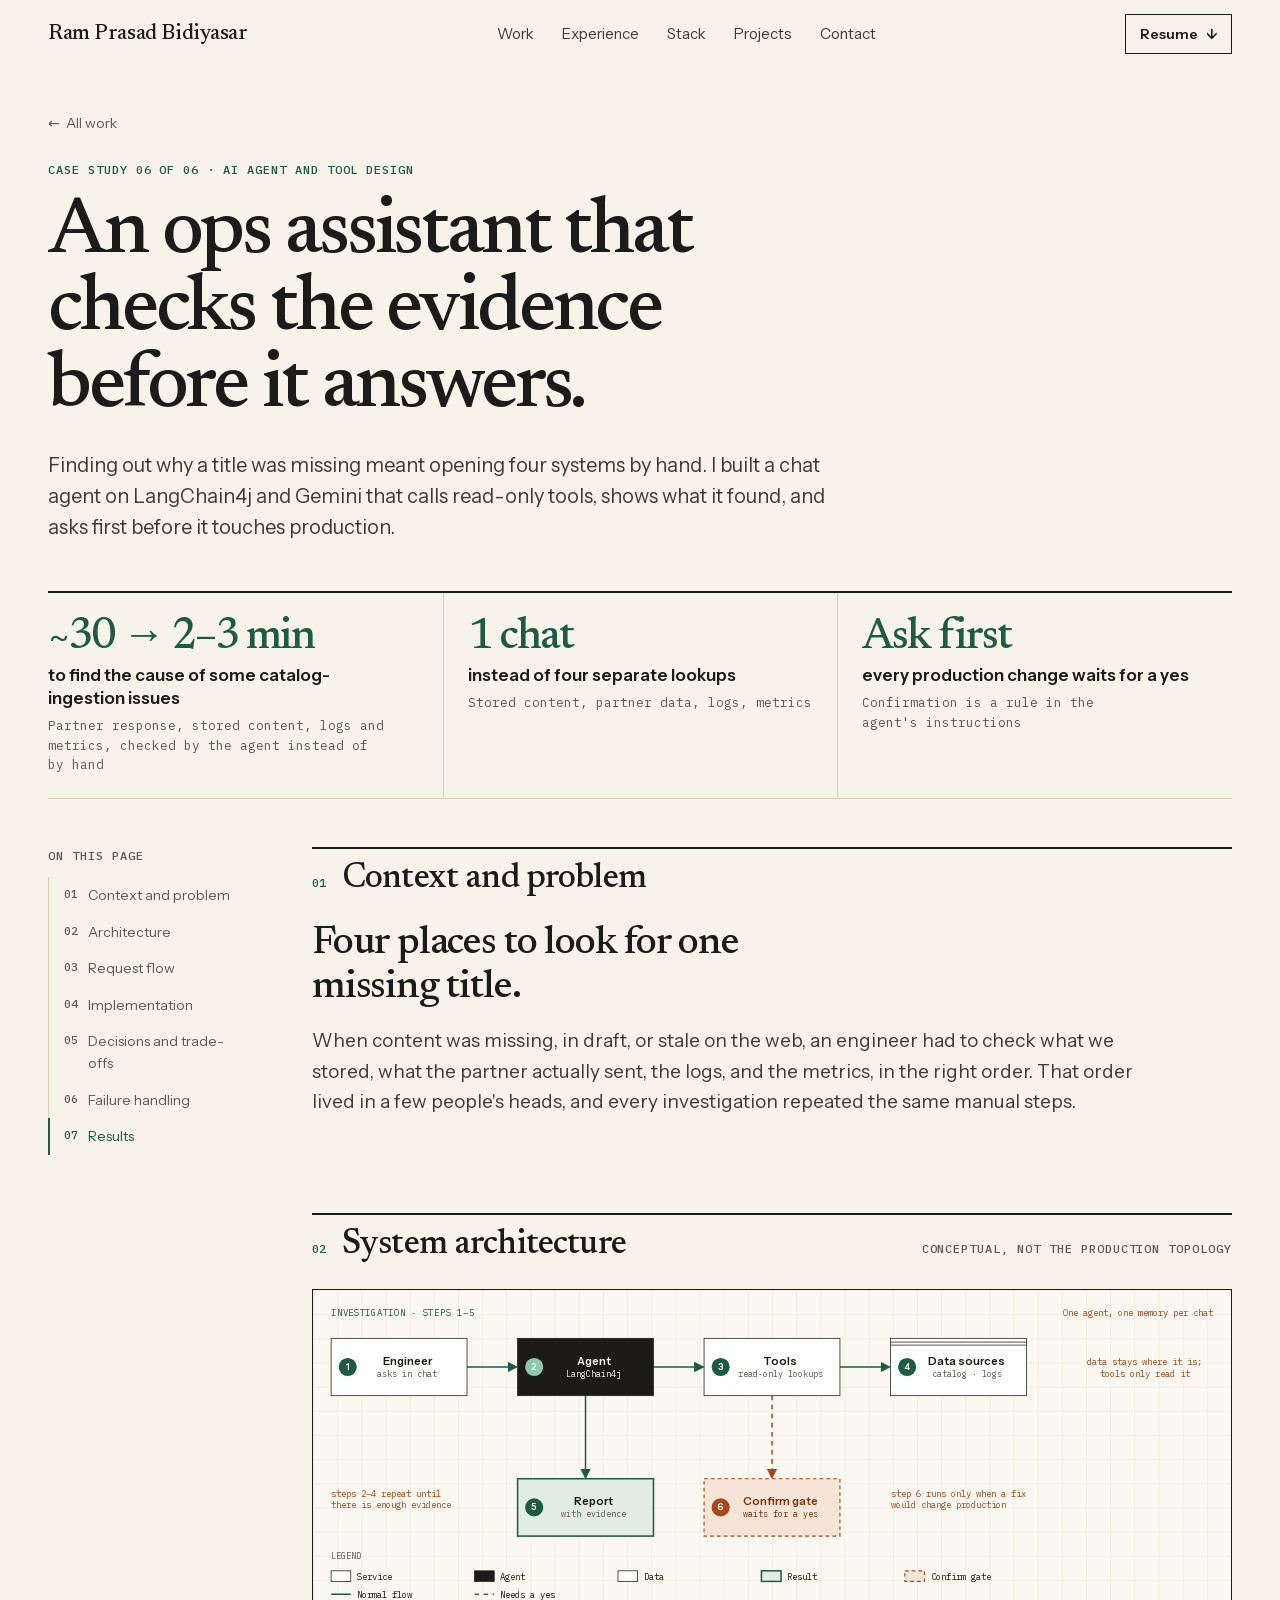
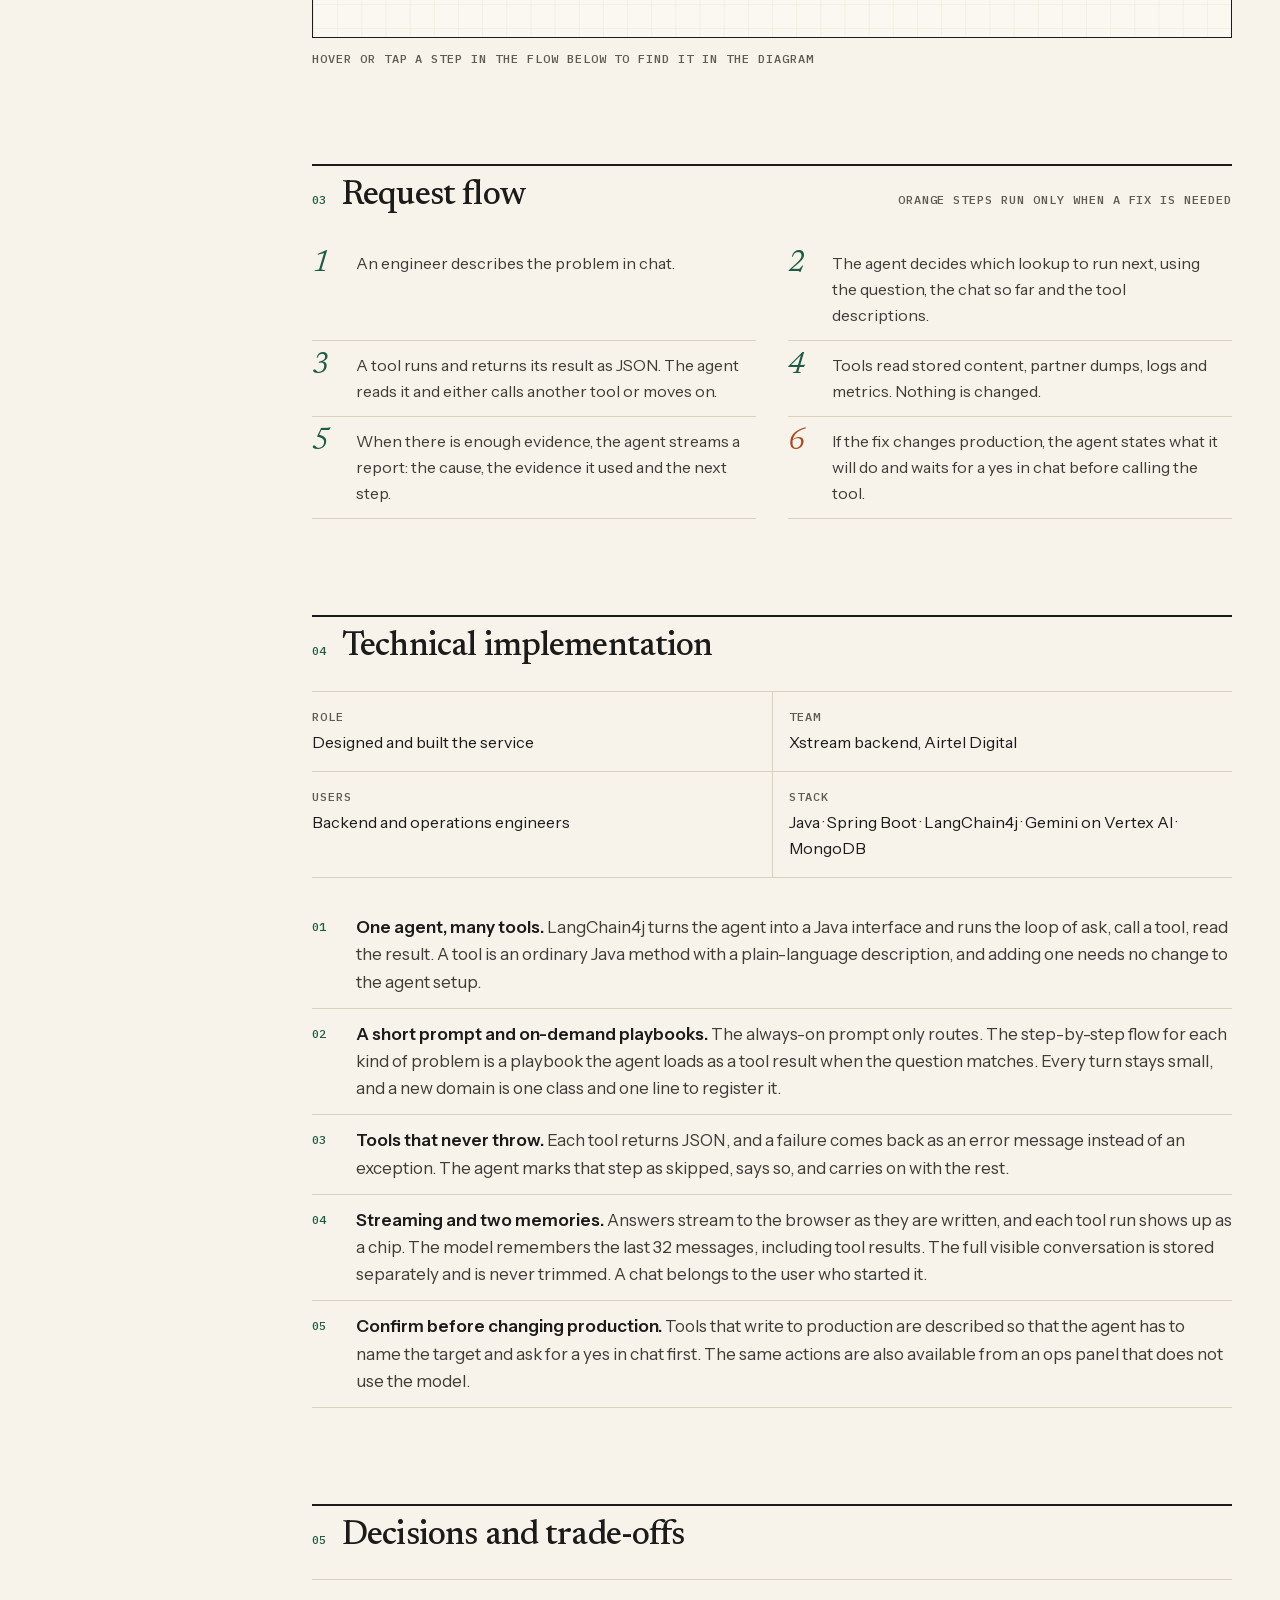
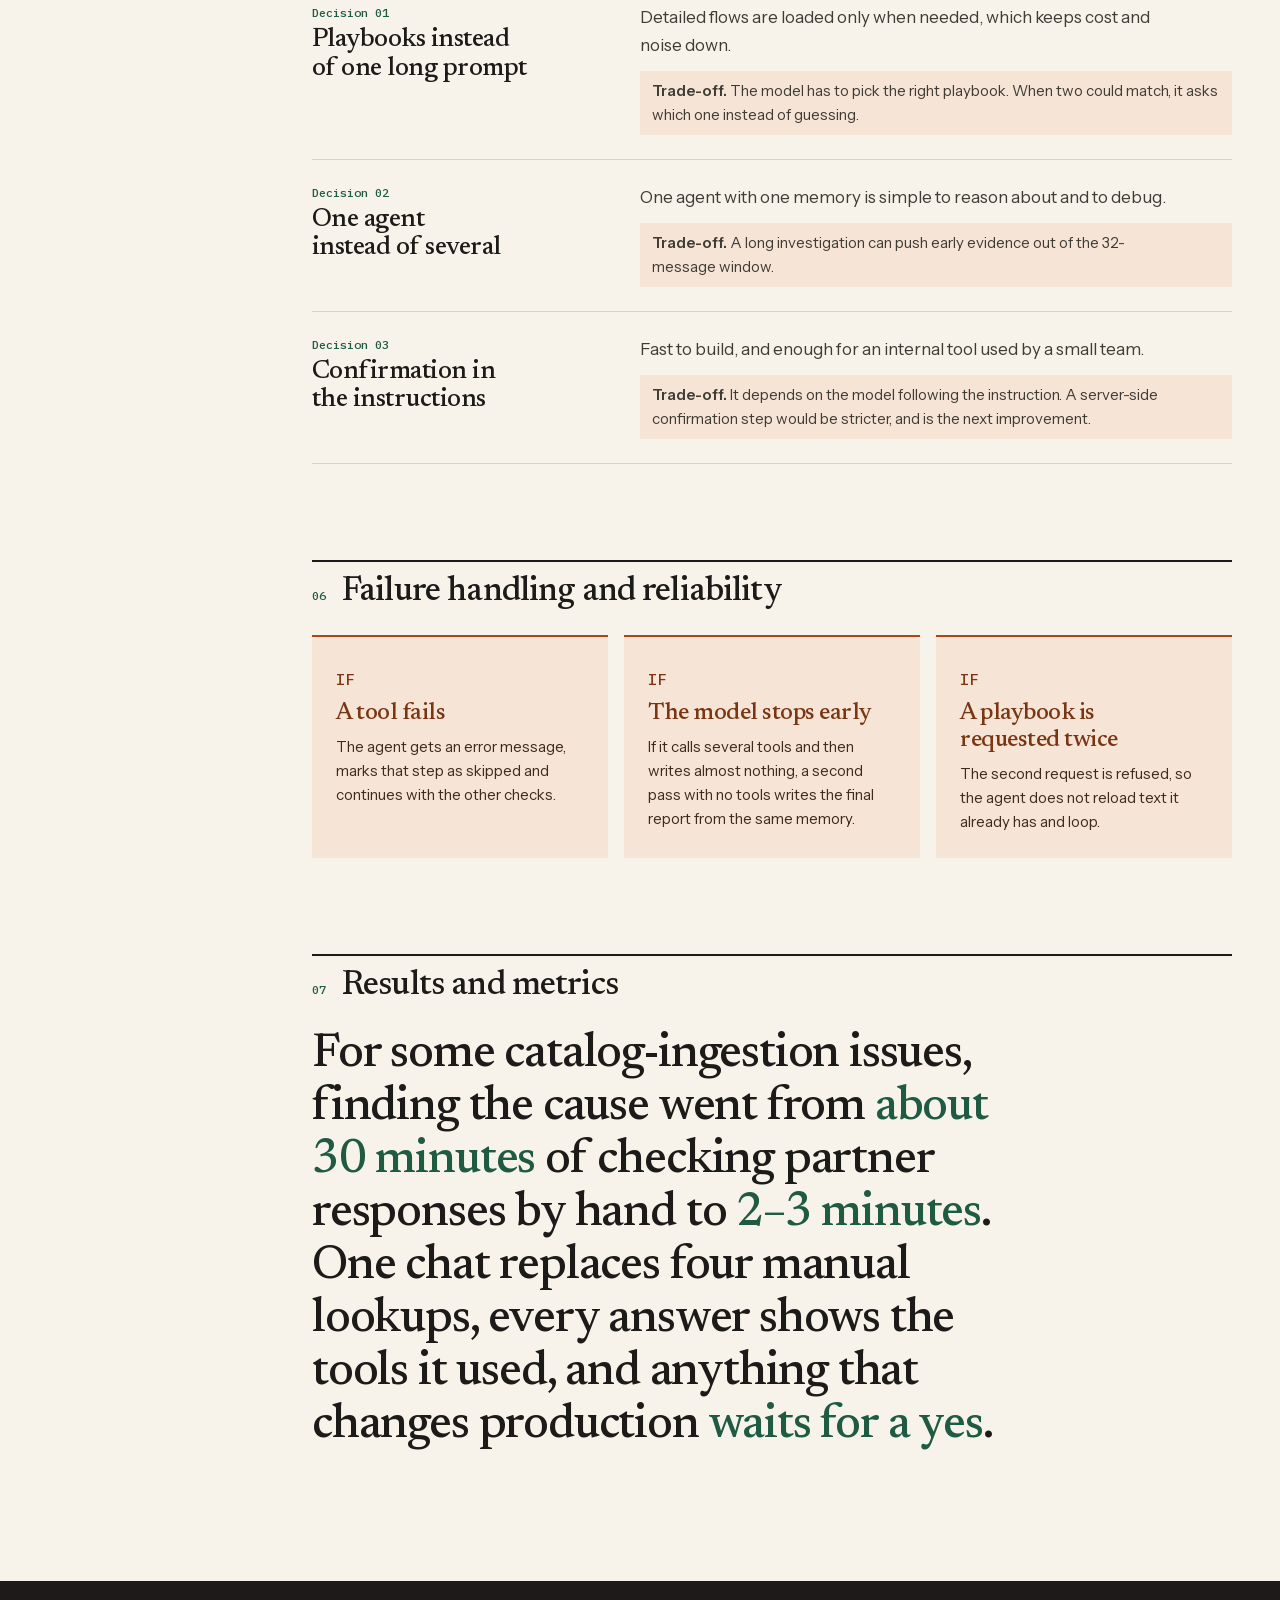
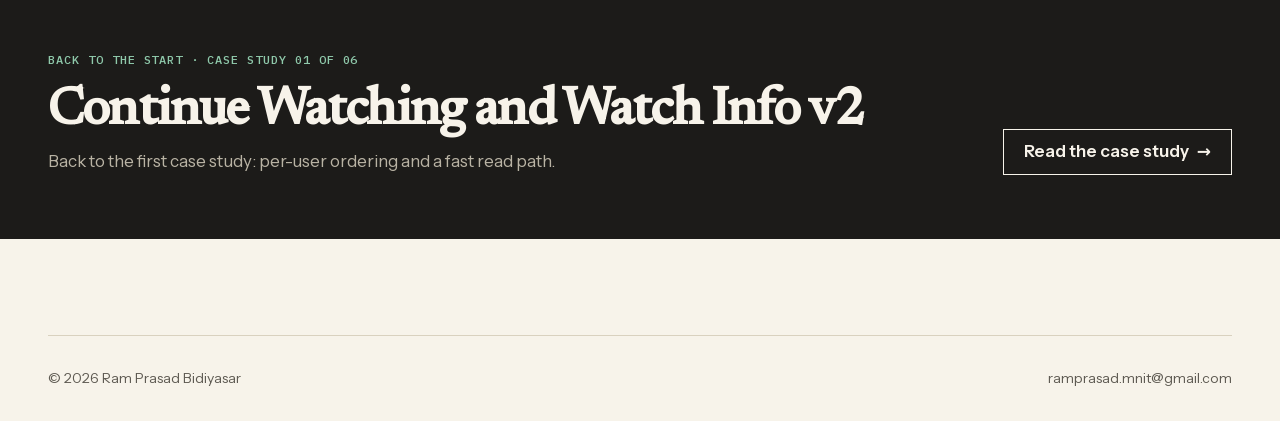
==== case/ai-ops-assistant.html @ f8fc113f "Refine homepage and case studies: hiring snapshot, six systems, AI ops case, contact block, mobile f" ====
<!doctype html>
<html lang="en">
<head>
<meta charset="utf-8">
<meta name="viewport" content="width=device-width, initial-scale=1">
<title>AI Ops Assistant: an Agent That Shows Its Evidence | Case study | Ram Prasad Bidiyasar</title>
<meta name="description" content="Case study: a chat agent built on LangChain4j and Gemini that investigates catalog and playback issues with read-only tools, shows the evidence it used, and asks before any production change.">
<link rel="canonical" href="https://ramprasadbidiyasar.github.io/portfolio/case/ai-ops-assistant.html">
<meta name="theme-color" content="#F7F3EA">
<meta name="author" content="Ram Prasad Bidiyasar">
<meta property="og:type" content="article">
<meta property="og:site_name" content="Ram Prasad Bidiyasar">
<meta property="og:title" content="AI Ops Assistant: an Agent That Shows Its Evidence | Case study">
<meta property="og:description" content="Case study: a chat agent built on LangChain4j and Gemini that investigates catalog and playback issues with read-only tools, shows the evidence it used, and asks before any production change.">
<meta property="og:url" content="https://ramprasadbidiyasar.github.io/portfolio/case/ai-ops-assistant.html">
<meta property="og:image" content="https://ramprasadbidiyasar.github.io/portfolio/assets/og-image.png">
<meta name="twitter:card" content="summary_large_image">
<link rel="icon" href="../assets/favicon.svg" type="image/svg+xml">
<link rel="preload" href="../assets/fonts/instrument-sans-var.woff2" as="font" type="font/woff2" crossorigin>
<link rel="stylesheet" href="../styles.css">
<script>document.documentElement.className += ' js';</script>
<script src="../script.js" defer></script>
</head>
<body>
<a class="skip-link" href="#main">Skip to content</a>
<header class="site-nav">
  <div class="wrap nav">
    <a class="brand" href="../index.html" aria-label="Ram Prasad Bidiyasar, home"><span class="brand-mark" aria-hidden="true">RB</span><span class="brand-name-full">Ram Prasad Bidiyasar</span></a>
    <nav class="nav-links" aria-label="Main"><a href="../index.html#work">Work</a><a href="../index.html#experience">Experience</a><a href="../index.html#expertise">Stack</a><a href="../index.html#projects">Projects</a><a href="../index.html#contact">Contact</a></nav>
    <div class="nav-cta">
      <a class="btn btn--ghost btn--sm" href="../assets/Ram-Prasad-Bidiyasar-Resume.pdf" download>Resume <span aria-hidden="true">↓</span></a>
      <details class="menu">
        <summary aria-label="Menu"><svg viewBox="0 0 24 24" width="22" height="22" aria-hidden="true"><path d="M4 8h16M4 16h16" stroke="currentColor" stroke-width="1.8" stroke-linecap="round" fill="none"/></svg></summary>
        <nav class="menu-list" aria-label="Main, compact"><a href="../index.html#work">Work</a><a href="../index.html#experience">Experience</a><a href="../index.html#expertise">Stack</a><a href="../index.html#projects">Projects</a><a href="../index.html#contact">Contact</a><a href="../assets/Ram-Prasad-Bidiyasar-Resume.pdf" download>Resume <span aria-hidden="true">↓</span></a></nav>
      </details>
    </div>
  </div>
</header>
<main id="main">
<section class="wrap cs-hero" aria-labelledby="case-title">
  <a class="crumb" href="../index.html#work"><span aria-hidden="true">←</span> All work</a>
  <p class="label label--accent" style="margin-top: 16px">Case study 06 of 06 · AI agent and tool design</p>
  <h1 id="case-title">An ops assistant that checks the evidence before it answers.</h1>
  <p class="lede">Finding out why a title was missing meant opening four systems by hand. I built a chat agent on LangChain4j and Gemini that calls read-only tools, shows what it found, and asks first before it touches production.</p>
  <div class="cs-results"><div><p class="metric-num">~30 → 2–3 min</p><p class="metric-label">to find the cause of some catalog-ingestion issues</p><p class="metric-scope">Partner response, stored content, logs and metrics, checked by the agent instead of by hand</p></div><div><p class="metric-num">1 chat</p><p class="metric-label">instead of four separate lookups</p><p class="metric-scope">Stored content, partner data, logs, metrics</p></div><div><p class="metric-num">Ask first</p><p class="metric-label">every production change waits for a yes</p><p class="metric-scope">Confirmation is a rule in the agent's instructions</p></div></div>
</section>
<div class="wrap cs-layout">
  <nav class="cs-toc" aria-label="On this page"><p class="label" style="margin-bottom: 12px">On this page</p><ol><li><a href="#context"><span>01</span>Context and problem</a></li><li><a href="#architecture"><span>02</span>Architecture</a></li><li><a href="#flow"><span>03</span>Request flow</a></li><li><a href="#implementation"><span>04</span>Implementation</a></li><li><a href="#tradeoffs"><span>05</span>Decisions and trade-offs</a></li><li><a href="#failure"><span>06</span>Failure handling</a></li><li><a href="#results"><span>07</span>Results</a></li></ol></nav>
  <div class="cs-body"><section class="cs-sec" id="context" aria-labelledby="context-h"><header><span class="n">01</span><h2 id="context-h">Context and problem</h2></header><p class="problem-q">Four places to look for one missing title.</p><p class="problem-p">When content was missing, in draft, or stale on the web, an engineer had to check what we stored, what the partner actually sent, the logs, and the metrics, in the right order. That order lived in a few people's heads, and every investigation repeated the same manual steps.</p></section><section class="cs-sec" id="architecture" aria-labelledby="architecture-h"><header><span class="n">02</span><h2 id="architecture-h">System architecture</h2><span class="label">Conceptual, not the production topology</span></header><div class="fig-box wide-only reveal" data-flow><svg class="dg" viewBox="0 0 1216 460" role="img" aria-labelledby="aid-t aid-d"><title id="aid-t">AI ops assistant: agent, tools and a confirm gate</title><desc id="aid-d">An engineer's question goes to an agent, which repeatedly calls read-only tools that look up catalog data, partner dumps, logs and metrics. The agent writes a report with evidence. If a fix would change production, a confirm gate waits for a yes in chat.</desc><defs><pattern id="aid-g" width="32" height="32" patternUnits="userSpaceOnUse"><path class="grid-line" d="M32 0H0V32" fill="none"/></pattern><marker id="aid-mn" viewBox="0 0 10 10" refX="8" refY="5" markerWidth="7" markerHeight="7" orient="auto"><path d="M0 0L10 5L0 10z" fill="#1F5A43"/></marker><marker id="aid-mf" viewBox="0 0 10 10" refX="8" refY="5" markerWidth="7" markerHeight="7" orient="auto"><path d="M0 0L10 5L0 10z" fill="#A8481A"/></marker></defs><rect width="1216" height="460" fill="url(#aid-g)"/><text class="t-lane" x="24" y="34" text-anchor="start">Investigation · steps 1–5</text><text class="t-note" x="1192" y="34" text-anchor="end">One agent, one memory per chat</text><path class="arrow" d="M204 102.0 L269 102.0" marker-end="url(#aid-mn)"/><path class="arrow" d="M451 102.0 L516 102.0" marker-end="url(#aid-mn)"/><path class="arrow" d="M698 102.0 L763 102.0" marker-end="url(#aid-mn)"/><path class="arrow" d="M361.0 140 L361.0 248" marker-end="url(#aid-mn)"/><path class="arrow-fail" d="M608.0 140 L608.0 248" marker-end="url(#aid-mf)"/><g data-step="1"><rect class="nd-service" x="24" y="64" width="180" height="76"/><text class="t-name" x="125.0" y="99.0" text-anchor="middle" style="font-size:15px">Engineer</text><text class="t-sub" x="125.0" y="115.0" text-anchor="middle">asks in chat</text><circle class="bdg" cx="46" cy="102.0" r="12"/><text class="bdg-t" x="46" y="106.0">1</text></g><g data-step="2"><rect class="nd-queue" x="271" y="64" width="180" height="76"/><text class="t-name on-queue" x="372.0" y="99.0" text-anchor="middle" style="font-size:15px">Agent</text><text class="t-sub on-queue-sub" x="372.0" y="115.0" text-anchor="middle">LangChain4j</text><circle class="bdg-queue" cx="293" cy="102.0" r="12"/><text class="bdg-t bdg-queue-t" x="293" y="106.0">2</text></g><g data-step="3"><rect class="nd-service" x="518" y="64" width="180" height="76"/><text class="t-name" x="619.0" y="99.0" text-anchor="middle" style="font-size:15px">Tools</text><text class="t-sub" x="619.0" y="115.0" text-anchor="middle">read-only lookups</text><circle class="bdg" cx="540" cy="102.0" r="12"/><text class="bdg-t" x="540" y="106.0">3</text></g><g data-step="4"><rect class="nd-db" x="765" y="64" width="180" height="76"/><path class="nd-db-top" d="M765 69 H945 M765 73 H945"/><text class="t-name" x="866.0" y="99.0" text-anchor="middle" style="font-size:15px">Data sources</text><text class="t-sub" x="866.0" y="115.0" text-anchor="middle">catalog · logs</text><circle class="bdg" cx="787" cy="102.0" r="12"/><text class="bdg-t" x="787" y="106.0">4</text></g><g data-step="5"><rect class="nd-result" x="271" y="250" width="180" height="76"/><text class="t-name" x="372.0" y="285.0" text-anchor="middle" style="font-size:15px">Report</text><text class="t-sub" x="372.0" y="301.0" text-anchor="middle">with evidence</text><circle class="bdg" cx="293" cy="288.0" r="12"/><text class="bdg-t" x="293" y="292.0">5</text></g><g data-step="6"><rect class="nd-fail" x="518" y="250" width="180" height="76"/><text class="t-name on-fail" x="619.0" y="285.0" text-anchor="middle" style="font-size:15px">Confirm gate</text><text class="t-sub on-fail" x="619.0" y="301.0" text-anchor="middle">waits for a yes</text><circle class="bdg-fail" cx="540" cy="288.0" r="12"/><text class="bdg-t" x="540" y="292.0">6</text></g><text class="t-note" x="1102.0" y="100" text-anchor="middle">data stays where it is;</text><text class="t-note" x="1102.0" y="115" text-anchor="middle">tools only read it</text><text class="t-note" x="24" y="274" text-anchor="start">steps 2–4 repeat until</text><text class="t-note" x="24" y="289" text-anchor="start">there is enough evidence</text><text class="t-note" x="765" y="274" text-anchor="start">step 6 runs only when a fix</text><text class="t-note" x="765" y="289" text-anchor="start">would change production</text><text class="t-sub" x="24" y="356">LEGEND</text><rect class="nd-service" x="24" y="372" width="26" height="14"/><text class="t-sub" x="58" y="384" style="font-size:12px;fill:#1C1B19">Service</text><rect class="nd-queue" x="214" y="372" width="26" height="14"/><text class="t-sub" x="248" y="384" style="font-size:12px;fill:#1C1B19">Agent</text><rect class="nd-db" x="404" y="372" width="26" height="14"/><text class="t-sub" x="438" y="384" style="font-size:12px;fill:#1C1B19">Data</text><rect class="nd-result" x="594" y="372" width="26" height="14"/><text class="t-sub" x="628" y="384" style="font-size:12px;fill:#1C1B19">Result</text><rect class="nd-fail" x="784" y="372" width="26" height="14"/><text class="t-sub" x="818" y="384" style="font-size:12px;fill:#1C1B19">Confirm gate</text><path class="arrow" d="M24 403 H50"/><text class="t-sub" x="58" y="408" style="font-size:12px;fill:#1C1B19">Normal flow</text><path class="arrow-fail" d="M214 403 H240"/><text class="t-sub" x="248" y="408" style="font-size:12px;fill:#1C1B19">Needs a yes</text></svg></div><div class="fig-box only-tall" data-flow><svg class="dg" viewBox="-8 -8 358 526" role="img" aria-labelledby="aip-t aip-d"><title id="aip-t">AI ops assistant, vertical</title><desc id="aip-d">An engineer's question goes to an agent, which repeatedly calls read-only tools that look up catalog data, partner dumps, logs and metrics. The agent writes a report with evidence. If a fix would change production, a confirm gate waits for a yes in chat.</desc><defs><pattern id="aip-g" width="32" height="32" patternUnits="userSpaceOnUse"><path class="grid-line" d="M32 0H0V32" fill="none"/></pattern><marker id="aip-mn" viewBox="0 0 10 10" refX="8" refY="5" markerWidth="7" markerHeight="7" orient="auto"><path d="M0 0L10 5L0 10z" fill="#1F5A43"/></marker><marker id="aip-mf" viewBox="0 0 10 10" refX="8" refY="5" markerWidth="7" markerHeight="7" orient="auto"><path d="M0 0L10 5L0 10z" fill="#A8481A"/></marker></defs><rect x="-8" y="-8" width="358" height="526" fill="url(#aip-g)"/><path class="arrow" d="M95.0 66 L95.0 96" marker-end="url(#aip-mn)"/><path class="arrow" d="M95.0 154 L95.0 184" marker-end="url(#aip-mn)"/><path class="arrow" d="M95.0 242 L95.0 272" marker-end="url(#aip-mn)"/><g data-step="1"><rect class="nd-service" x="0" y="10" width="190" height="56"/><text class="t-name" x="106.0" y="35.0" text-anchor="middle" style="font-size:14px">Engineer</text><text class="t-sub" x="106.0" y="51.0" text-anchor="middle">asks in chat</text><circle class="bdg" cx="22" cy="38.0" r="12"/><text class="bdg-t" x="22" y="42.0">1</text></g><g data-step="2"><rect class="nd-queue" x="0" y="98" width="190" height="56"/><text class="t-name on-queue" x="106.0" y="123.0" text-anchor="middle" style="font-size:14px">Agent</text><text class="t-sub on-queue-sub" x="106.0" y="139.0" text-anchor="middle">LangChain4j</text><circle class="bdg-queue" cx="22" cy="126.0" r="12"/><text class="bdg-t bdg-queue-t" x="22" y="130.0">2</text></g><g data-step="3"><rect class="nd-service" x="0" y="186" width="190" height="56"/><text class="t-name" x="106.0" y="211.0" text-anchor="middle" style="font-size:14px">Tools</text><text class="t-sub" x="106.0" y="227.0" text-anchor="middle">read-only lookups</text><circle class="bdg" cx="22" cy="214.0" r="12"/><text class="bdg-t" x="22" y="218.0">3</text></g><g data-step="4"><rect class="nd-db" x="0" y="274" width="190" height="56"/><path class="nd-db-top" d="M0 279 H190 M0 283 H190"/><text class="t-name" x="106.0" y="299.0" text-anchor="middle" style="font-size:14px">Data sources</text><text class="t-sub" x="106.0" y="315.0" text-anchor="middle">catalog · logs</text><circle class="bdg" cx="22" cy="302.0" r="12"/><text class="bdg-t" x="22" y="306.0">4</text></g><path class="arrow" d="M190 126.0 L222 126.0" marker-end="url(#aip-mn)"/><g data-step="5"><rect class="nd-result" x="224" y="98" width="118" height="56"/><text class="t-name" x="288.0" y="123.0" text-anchor="middle" style="font-size:13px">Report</text><text class="t-sub" x="288.0" y="139.0" text-anchor="middle">evidence</text><circle class="bdg" cx="246" cy="126.0" r="12"/><text class="bdg-t" x="246" y="130.0">5</text></g><path class="arrow-fail" d="M190 214.0 L222 214.0" marker-end="url(#aip-mf)"/><g data-step="6"><rect class="nd-fail" x="224" y="186" width="118" height="56"/><text class="t-name on-fail" x="288.0" y="211.0" text-anchor="middle" style="font-size:13px">Confirm</text><text class="t-sub on-fail" x="288.0" y="227.0" text-anchor="middle">yes first</text><circle class="bdg-fail" cx="246" cy="214.0" r="12"/><text class="bdg-t" x="246" y="218.0">6</text></g><text class="t-note" x="224" y="262" text-anchor="start">only if a fix</text><text class="t-note" x="224" y="276" text-anchor="start">changes data</text><text class="t-note" x="0" y="358" text-anchor="start">Steps 2–4 repeat until there</text><text class="t-note" x="0" y="373" text-anchor="start">is enough evidence</text><text class="t-sub" x="0" y="410">LEGEND</text><rect class="nd-service" x="0" y="426" width="26" height="14"/><text class="t-sub" x="34" y="438" style="font-size:12px;fill:#1C1B19">Service</text><rect class="nd-queue" x="170" y="426" width="26" height="14"/><text class="t-sub" x="204" y="438" style="font-size:12px;fill:#1C1B19">Agent</text><rect class="nd-db" x="0" y="450" width="26" height="14"/><text class="t-sub" x="34" y="462" style="font-size:12px;fill:#1C1B19">Data</text><rect class="nd-result" x="170" y="450" width="26" height="14"/><text class="t-sub" x="204" y="462" style="font-size:12px;fill:#1C1B19">Result</text><rect class="nd-fail" x="0" y="474" width="26" height="14"/><text class="t-sub" x="34" y="486" style="font-size:12px;fill:#1C1B19">Confirm gate</text><path class="arrow" d="M0 505 H26"/><text class="t-sub" x="34" y="510" style="font-size:12px;fill:#1C1B19">Normal flow</text><path class="arrow-fail" d="M170 505 H196"/><text class="t-sub" x="204" y="510" style="font-size:12px;fill:#1C1B19">Needs a yes</text></svg></div><p class="fig-cap label">Hover or tap a step in the flow below to find it in the diagram</p></section><section class="cs-sec" id="flow" aria-labelledby="flow-h"><header><span class="n">03</span><h2 id="flow-h">Request flow</h2><span class="label">Orange steps run only when a fix is needed</span></header><ol class="walk"><li data-step="1">An engineer describes the problem in chat.</li><li data-step="2">The agent decides which lookup to run next, using the question, the chat so far and the tool descriptions.</li><li data-step="3">A tool runs and returns its result as JSON. The agent reads it and either calls another tool or moves on.</li><li data-step="4">Tools read stored content, partner dumps, logs and metrics. Nothing is changed.</li><li data-step="5">When there is enough evidence, the agent streams a report: the cause, the evidence it used and the next step.</li><li data-step="6" class="fail">If the fix changes production, the agent states what it will do and waits for a yes in chat before calling the tool.</li></ol></section><section class="cs-sec" id="implementation" aria-labelledby="implementation-h"><header><span class="n">04</span><h2 id="implementation-h">Technical implementation</h2></header><div class="spec"><div><span class="label">Role</span><span>Designed and built the service</span></div><div><span class="label">Team</span><span>Xstream backend, Airtel Digital</span></div><div><span class="label">Users</span><span>Backend and operations engineers</span></div><div><span class="label">Stack</span><span>Java · Spring Boot · LangChain4j · Gemini on Vertex AI · MongoDB</span></div></div><ul class="impl"><li><span class="d-n">01</span><span><b>One agent, many tools.</b> LangChain4j turns the agent into a Java interface and runs the loop of ask, call a tool, read the result. A tool is an ordinary Java method with a plain-language description, and adding one needs no change to the agent setup.</span></li><li><span class="d-n">02</span><span><b>A short prompt and on-demand playbooks.</b> The always-on prompt only routes. The step-by-step flow for each kind of problem is a playbook the agent loads as a tool result when the question matches. Every turn stays small, and a new domain is one class and one line to register it.</span></li><li><span class="d-n">03</span><span><b>Tools that never throw.</b> Each tool returns JSON, and a failure comes back as an error message instead of an exception. The agent marks that step as skipped, says so, and carries on with the rest.</span></li><li><span class="d-n">04</span><span><b>Streaming and two memories.</b> Answers stream to the browser as they are written, and each tool run shows up as a chip. The model remembers the last 32 messages, including tool results. The full visible conversation is stored separately and is never trimmed. A chat belongs to the user who started it.</span></li><li><span class="d-n">05</span><span><b>Confirm before changing production.</b> Tools that write to production are described so that the agent has to name the target and ask for a yes in chat first. The same actions are also available from an ops panel that does not use the model.</span></li></ul></section><section class="cs-sec" id="tradeoffs" aria-labelledby="tradeoffs-h"><header><span class="n">05</span><h2 id="tradeoffs-h">Decisions and trade-offs</h2></header><div class="decision"><div><p class="d-n">Decision 01</p><h3>Playbooks instead of one long prompt</h3></div><div class="d-b"><p>Detailed flows are loaded only when needed, which keeps cost and noise down.</p><p class="tradeoff"><b>Trade-off.</b> The model has to pick the right playbook. When two could match, it asks which one instead of guessing.</p></div></div><div class="decision"><div><p class="d-n">Decision 02</p><h3>One agent instead of several</h3></div><div class="d-b"><p>One agent with one memory is simple to reason about and to debug.</p><p class="tradeoff"><b>Trade-off.</b> A long investigation can push early evidence out of the 32-message window.</p></div></div><div class="decision"><div><p class="d-n">Decision 03</p><h3>Confirmation in the instructions</h3></div><div class="d-b"><p>Fast to build, and enough for an internal tool used by a small team.</p><p class="tradeoff"><b>Trade-off.</b> It depends on the model following the instruction. A server-side confirmation step would be stricter, and is the next improvement.</p></div></div></section><section class="cs-sec" id="failure" aria-labelledby="failure-h"><header><span class="n">06</span><h2 id="failure-h">Failure handling and reliability</h2></header><div class="fail-grid"><div><p class="label">If</p><h3>A tool fails</h3><p>The agent gets an error message, marks that step as skipped and continues with the other checks.</p></div><div><p class="label">If</p><h3>The model stops early</h3><p>If it calls several tools and then writes almost nothing, a second pass with no tools writes the final report from the same memory.</p></div><div><p class="label">If</p><h3>A playbook is requested twice</h3><p>The second request is refused, so the agent does not reload text it already has and loop.</p></div></div></section><section class="cs-sec" id="results" aria-labelledby="results-h"><header><span class="n">07</span><h2 id="results-h">Results and metrics</h2></header><p class="statement">For some catalog-ingestion issues, finding the cause went from <b>about 30 minutes</b> of checking partner responses by hand to <b>2–3 minutes</b>. One chat replaces four manual lookups, every answer shows the tools it used, and anything that changes production <b>waits for a yes</b>.</p></section></div>
</div>
<section class="next-case" aria-label="Next case study">
  <a class="wrap" href="continue-watching.html"><span><span class="label">Back to the start · Case study 01 of 06</span><span class="t">Continue Watching and Watch Info v2</span><span class="d">Back to the first case study: per-user ordering and a fast read path.</span></span><span class="go">Read the case study <span class="arr" aria-hidden="true">→</span></span></a>
</section>
</main>
<footer class="wrap footer"><span>© <span id="year">2026</span> Ram Prasad Bidiyasar</span><a href="mailto:ramprasad.mnit@gmail.com">ramprasad.mnit@gmail.com</a></footer>
</body>
</html>
---- styles.css ----
/* Engineering Journal: design tokens, base, components, case-study layout.
   Fonts are self-hosted (assets/fonts): no third-party requests. */
@font-face { font-family: "Newsreader"; src: url("assets/fonts/newsreader-500.woff2") format("woff2"); font-weight: 500; font-style: normal; font-display: swap; }
@font-face { font-family: "Newsreader"; src: url("assets/fonts/newsreader-italic-400.woff2") format("woff2"); font-weight: 400; font-style: italic; font-display: swap; }
@font-face { font-family: "Instrument Sans"; src: url("assets/fonts/instrument-sans-var.woff2") format("woff2"); font-weight: 400 700; font-style: normal; font-display: swap; }
@font-face { font-family: "IBM Plex Mono"; src: url("assets/fonts/plexmono-400.woff2") format("woff2"); font-weight: 400; font-style: normal; font-display: swap; }
@font-face { font-family: "IBM Plex Mono"; src: url("assets/fonts/plexmono-500.woff2") format("woff2"); font-weight: 500; font-style: normal; font-display: swap; }

/* ---------- 1. Tokens ---------- */
:root {
  /* Colour */
  --bg: #F7F3EA;            /* ivory page */
  --surface: #FBF8F1;       /* paper panel */
  --surface-2: #EFE9DB;     /* deeper paper */
  --ink: #1C1B19;           /* charcoal text */
  --ink-2: #3F3C36;         /* body copy on light */
  --muted: #5E5A52;         /* graphite, 6.1:1 on --bg */
  --line: #D9D1BF;          /* hairline */
  --line-strong: #C4BBA6;
  --accent: #1F5A43;        /* forest green */
  --accent-ink: #17432F;
  --accent-tint: #E1ECE3;
  --accent-light: #8FC9AB;  /* accent on dark */
  --warn: #A8481A;          /* ember: failure and fallback paths only */
  --warn-ink: #7A3512;
  --warn-tint: #F6E4D6;
  --dark: #1C1B19;          /* charcoal bands */
  --on-dark: #F7F3EA;
  --on-dark-2: #B9B3A4;
  --line-dark: #4A4740;

  /* Type */
  --serif: "Newsreader", Georgia, "Times New Roman", serif;
  --sans: "Instrument Sans", system-ui, -apple-system, "Segoe UI", sans-serif;
  --mono: "IBM Plex Mono", ui-monospace, SFMono-Regular, Menlo, Consolas, monospace;
  --fs-xs: 0.75rem;   /* 12 labels */
  --fs-sm: 0.875rem;  /* 14 */
  --fs-base: 1.0625rem; /* 17 body */
  --fs-md: 1.25rem;   /* 20 lede */
  --fs-lg: 1.5rem;    /* 24 */
  --fs-xl: clamp(1.75rem, 1.2rem + 1.6vw, 2.25rem);   /* 28-36 h3 feature */
  --fs-2xl: clamp(2rem, 1.3rem + 2.6vw, 3.25rem);     /* 32-52 h2 */
  --fs-3xl: clamp(2.5rem, 1.4rem + 4.4vw, 4.5rem);    /* 40-72 display */
  --fs-num: clamp(2.75rem, 1.8rem + 3.4vw, 4.5rem);   /* big metrics */
  --lh-tight: 1.04;
  --lh-snug: 1.25;
  --lh-body: 1.6;

  /* Space (4px base) */
  --s-1: 4px; --s-2: 8px; --s-3: 12px; --s-4: 16px; --s-5: 24px; --s-6: 32px;
  --s-7: 48px; --s-8: 64px; --s-9: 96px; --s-10: 128px;

  /* Layout */
  --container: 1200px;
  --container-narrow: 760px;
  --pad: 48px;
  --nav-h: 68px;

  /* Shape and motion */
  --r-sm: 0; --r: 0; --r-lg: 0;   /* square, editorial edges */
  --shadow-sm: none;
  --shadow: none;
  --ease: cubic-bezier(0.2, 0.7, 0.2, 1);
  --t-fast: 0.15s var(--ease);
  --t: 0.3s var(--ease);
}

/* ---------- 2. Base ---------- */
*, *::before, *::after { box-sizing: border-box; }
html { scroll-behavior: smooth; scroll-padding-top: calc(var(--nav-h) + 16px); -webkit-text-size-adjust: 100%; }
body { margin: 0; background: var(--bg); color: var(--ink); font: 400 var(--fs-base)/var(--lh-body) var(--sans); -webkit-font-smoothing: antialiased; text-rendering: optimizeLegibility; overflow-x: clip; }
h1, h2, h3, h4, p, ul, ol, dl, dd, figure { margin: 0; }
h1, h2, h3, h4 { font-weight: 600; letter-spacing: -0.02em; line-height: var(--lh-snug); text-wrap: balance; }
.serif, .display, .sh-title, .work h3, .metric-num, .work-impact .n, .org-name, .tl-head h3, .project h3, .principle h3, .case-index .t, .cs-hero h1, .cs-sec > header h2, .problem-q, .decision h3, .fail-grid h3, .statement, .next-case .t { font-family: var(--serif); font-weight: 500; }
em { font-style: italic; }
.display .accent, .cs-hero h1 em, .sh-title em { font-family: var(--serif); font-style: italic; font-weight: 400; color: var(--accent); }
p { text-wrap: pretty; }
ul, ol { padding: 0; list-style: none; }
a { color: inherit; text-decoration: none; }
img, svg { display: block; max-width: 100%; }
b, strong { font-weight: 600; }
::selection { background: var(--accent); color: var(--on-dark); }
:focus-visible { outline: 2px solid var(--accent); outline-offset: 3px; border-radius: 2px; }
.band-dark :focus-visible { outline-color: var(--accent-light); }
.skip-link { position: fixed; left: 12px; top: -80px; z-index: 100; padding: 12px 16px; background: var(--ink); color: #fff; font-weight: 600; border-radius: var(--r-sm); }
.skip-link:focus { top: 12px; }
.sr-only { position: absolute; width: 1px; height: 1px; overflow: hidden; clip: rect(0 0 0 0); white-space: nowrap; }

/* ---------- 3. Layout helpers ---------- */
.wrap { width: 100%; max-width: calc(var(--container) + 2 * var(--pad)); margin: 0 auto; padding: 0 var(--pad); }
.section { padding-top: var(--s-10); }
.label { font: 500 var(--fs-xs)/1.5 var(--mono); letter-spacing: 0.08em; text-transform: uppercase; color: var(--muted); }
.label--accent { color: var(--accent); }
.mono { font-family: var(--mono); }
.muted { color: var(--muted); }
.accent { color: var(--accent); }
.lede { font-size: var(--fs-md); line-height: 1.55; color: var(--ink-2); max-width: 62ch; }
.only-narrow { display: none; }

/* ---------- 4. Navigation ---------- */
.site-nav { position: sticky; top: 0; z-index: 50; background: rgba(247, 243, 234, 0.97); border-bottom: 1px solid transparent; transition: border-color var(--t-fast); }
.site-nav.is-stuck { border-bottom-color: var(--line); }
.nav { display: flex; align-items: center; justify-content: space-between; gap: var(--s-5); min-height: var(--nav-h); }
.brand { display: inline-flex; align-items: center; gap: 10px; font: 500 21px/1 var(--serif); letter-spacing: -0.02em; white-space: nowrap; }
.brand-mark { display: none; place-items: center; width: 28px; height: 28px; border-radius: var(--r-sm); background: var(--ink); color: #fff; font: 500 11px/1 var(--mono); letter-spacing: 0.02em; }
.nav-links { display: flex; align-items: center; gap: var(--s-1); font-size: 15px; }
.nav-links a { position: relative; padding: 10px 12px; color: var(--ink-2); border-radius: var(--r-sm); transition: color var(--t-fast), background var(--t-fast); }
.nav-links a:hover { color: var(--ink); background: var(--surface-2); }
.nav-links a[aria-current="true"] { color: var(--ink); box-shadow: inset 0 -2px 0 var(--accent); }
.nav-cta { display: flex; align-items: center; gap: var(--s-2); }
.menu { display: none; position: relative; }
.menu summary { list-style: none; display: grid; place-items: center; width: 44px; height: 44px; border: 1px solid var(--line-strong); border-radius: var(--r); cursor: pointer; }
.menu summary::-webkit-details-marker { display: none; }
.menu[open] summary { background: var(--surface-2); }
.menu-list { position: absolute; right: 0; top: calc(100% + 8px); z-index: 60; width: min(320px, calc(100vw - 40px)); padding: var(--s-2); background: var(--surface); border: 1px solid var(--line); border-radius: var(--r-lg); box-shadow: var(--shadow); }
.menu-list a { display: flex; align-items: center; justify-content: space-between; min-height: 48px; padding: 0 var(--s-3); border-radius: var(--r); font-size: 17px; }
.menu-list a:hover { background: var(--surface-2); }

/* ---------- 5. Buttons and links ---------- */
.btn { display: inline-flex; align-items: center; justify-content: center; gap: 8px; min-height: 46px; padding: 0 20px; border: 1px solid transparent; border-radius: var(--r); font: 600 15px/1 var(--sans); letter-spacing: -0.005em; cursor: pointer; transition: background var(--t-fast), border-color var(--t-fast), color var(--t-fast), transform var(--t-fast); }
.btn--primary { background: var(--ink); color: var(--on-dark); }
.btn--primary:hover { background: var(--accent); }
.btn--ghost { background: transparent; color: var(--ink); border-color: var(--ink); }
.btn--ghost:hover { background: var(--ink); color: var(--on-dark); }
.btn--sm { min-height: 40px; padding: 0 14px; font-size: 14px; }
.btn .arr { transition: transform var(--t-fast); }
.btn:hover .arr { transform: translateX(3px); }
.link { display: inline-flex; align-items: center; gap: 6px; min-height: 44px; font-weight: 600; color: var(--ink); box-shadow: inset 0 -2px 0 var(--accent); }
.link .arr { transition: transform var(--t-fast); }
.link:hover .arr { transform: translateX(3px); }
.link:hover { color: var(--accent); }
.inline-links { display: flex; flex-wrap: wrap; gap: 0 var(--s-5); font: 400 14px/1.5 var(--mono); }
.inline-links a { display: inline-flex; align-items: center; min-height: 44px; color: var(--ink-2); border-bottom: 1px solid transparent; }
.inline-links a:hover { color: var(--accent); }

/* ---------- 6. Section heading ---------- */
.sh { display: grid; grid-template-columns: 200px minmax(0, 1fr); gap: var(--s-2) var(--s-6); padding-top: var(--s-4); border-top: 2px solid var(--ink); margin-bottom: var(--s-8); }
.sh-num { white-space: nowrap; font: 500 var(--fs-xs)/1.9 var(--mono); letter-spacing: 0.08em; color: var(--accent); }
.sh-title { font-size: var(--fs-2xl); line-height: 1.04; letter-spacing: -0.03em; max-width: 20ch; }
.sh-sub { grid-column: 2; margin-top: var(--s-3); max-width: 62ch; color: var(--ink-2); font-size: var(--fs-md); line-height: 1.5; }
.band-dark .sh { border-top-color: var(--on-dark); }
.band-dark .sh-num { color: var(--accent-light); }
.band-dark .sh-sub { color: var(--on-dark-2); }

/* ---------- 7. Tags ---------- */
.tags { display: flex; flex-wrap: wrap; gap: 6px; }
.tags li { padding: 3px 8px; border: 1px solid var(--line-strong); font: 400 12px/1.5 var(--mono); color: var(--ink-2); background: transparent; white-space: nowrap; }
.band-dark .tags li, .work--dark .tags li { background: transparent; border-color: var(--line-dark); color: var(--on-dark-2); }

/* ---------- 8. Hero ---------- */
.hero { display: grid; grid-template-columns: minmax(0, 11fr) minmax(0, 10fr); gap: var(--s-7); align-items: center; padding-top: var(--s-7); padding-bottom: var(--s-7); }
.hero-copy { display: flex; flex-direction: column; gap: var(--s-4); }
.hero-id { display: flex; flex-wrap: wrap; align-items: center; gap: var(--s-2) var(--s-4); }
.hero-name { font: 500 var(--fs-lg)/1.2 var(--serif); letter-spacing: -0.02em; }
.hero-role { font: 500 var(--fs-xs)/1.5 var(--mono); letter-spacing: 0.08em; text-transform: uppercase; color: var(--muted); }
.display { font-size: clamp(2.75rem, 1.4rem + 4.4vw, 5rem); line-height: 0.98; letter-spacing: -0.04em; max-width: 14ch; }
.display .accent { color: var(--accent); }
.hero-meta { display: flex; flex-wrap: wrap; gap: var(--s-2) var(--s-4); font-size: 15px; color: var(--ink-2); }
.hero-meta li { display: inline-flex; align-items: center; gap: 8px; }
.dot { width: 9px; height: 9px; border-radius: 50%; background: var(--accent); }
.cta-row { display: flex; flex-wrap: wrap; align-items: center; gap: var(--s-3); margin-top: var(--s-2); }
.cta-row .inline-links { flex-basis: 100%; }
.hero-fig { padding: var(--s-5) var(--s-5) var(--s-4); background: var(--surface); border: 1px solid var(--line); border-radius: var(--r-lg); box-shadow: var(--shadow-sm); }
.hero-fig figcaption { margin-top: var(--s-3); padding-top: var(--s-3); border-top: 1px solid var(--line); }

/* ---------- 9. Metrics ---------- */
.metrics { display: grid; grid-template-columns: repeat(3, minmax(0, 1fr)); }
.metric { display: flex; flex-direction: column; gap: var(--s-2); padding: var(--s-6) var(--s-6) var(--s-6) 0; border-bottom: 1px solid var(--line); }
.metric:not(:nth-child(3n+1)) { padding-left: var(--s-6); border-left: 1px solid var(--line); }
.metric-num { font-size: clamp(3rem, 2rem + 3.6vw, 5.25rem); line-height: 0.95; letter-spacing: -0.045em; color: var(--accent); white-space: nowrap; font-variant-numeric: tabular-nums; }
.metrics .metric-num { display: flex; align-items: flex-end; min-height: calc(0.95 * clamp(3rem, 2rem + 3.6vw, 5.25rem)); }
.metric-num:has(.to) { font-size: clamp(2.25rem, 1.3rem + 2.5vw, 3.6rem); }
.metric-num .u { font-size: 0.42em; letter-spacing: -0.01em; color: var(--muted); margin-left: 2px; }
.metric-num .to { color: var(--muted); }
.metric-label { font-size: 17px; font-weight: 600; line-height: 1.35; }
.metric-scope { font: 400 12.5px/1.55 var(--mono); color: var(--muted); }
.metric--accent .metric-num { color: var(--accent); }

/* ---------- 10. Selected work ---------- */
.work-list { display: flex; flex-direction: column; gap: var(--s-5); }
.work { display: grid; grid-template-columns: minmax(0, 1fr) minmax(0, 1fr); gap: var(--s-7); align-items: start; padding: 40px; background: var(--surface); border: 1px solid var(--line); border-radius: var(--r-lg); transition: border-color var(--t), box-shadow var(--t), transform var(--t); }
.work:hover { border-color: var(--ink); }
.work-head { display: flex; flex-direction: column; gap: var(--s-3); }
.work-kicker { display: flex; flex-wrap: wrap; gap: var(--s-2) var(--s-4); align-items: baseline; }
.work-num { font: 500 var(--fs-xs)/1.5 var(--mono); color: var(--accent); }
.work h3 { font-size: clamp(2rem, 1.4rem + 1.8vw, 2.75rem); line-height: 1.04; letter-spacing: -0.03em; }
.work-desc { color: var(--ink-2); font-size: 17px; }
.work-facts { display: grid; gap: 0; margin-top: var(--s-2); border-top: 1px solid var(--line); }
.work-facts > div { display: grid; grid-template-columns: 112px minmax(0, 1fr); gap: var(--s-4); padding: var(--s-3) 0; border-bottom: 1px solid var(--line); font-size: 15.5px; color: var(--ink-2); }
.work-facts dt { font: 500 11.5px/1.9 var(--mono); letter-spacing: 0.08em; text-transform: uppercase; color: var(--muted); }
.work-impact { display: flex; flex-wrap: wrap; gap: var(--s-4) var(--s-6); }
.work-impact .n { display: block; font-size: 40px; line-height: 1; letter-spacing: -0.03em; color: var(--accent); white-space: nowrap; }
.work-impact .l { display: block; margin-top: 2px; font-size: 13.5px; color: var(--muted); }
.work-side { display: flex; flex-direction: column; gap: var(--s-5); min-width: 0; }
.work-art { padding: var(--s-5); background: var(--bg); border: 1px solid var(--line); border-radius: var(--r); }
.work-art svg { width: 100%; height: auto; }
.work-art .label { margin-top: var(--s-3); }
.work-foot { display: flex; flex-wrap: wrap; align-items: center; justify-content: space-between; gap: var(--s-3); }
/* Variants keep the five projects from reading as identical cards. */
.work--feature { grid-template-columns: minmax(0, 5fr) minmax(0, 7fr); background: var(--surface-2); border-color: var(--surface-2); border-top: 2px solid var(--ink); }
.work--flip .work-head { order: 2; }
.work--flip .work-side { order: 1; }
.work--dark { background: var(--dark); border-color: var(--dark); color: var(--on-dark); }
.work--dark .work-desc, .work--dark .work-facts > div { color: var(--on-dark-2); }
.work--dark .work-facts, .work--dark .work-facts > div { border-color: var(--line-dark); }
.work--dark .work-facts dt, .work--dark .work-impact .l { color: var(--on-dark-2); }
.work--dark .work-num, .work--dark .work-impact .n, .work--dark .link { color: var(--accent-light); }
.work--dark .link, .band-dark .link { box-shadow: inset 0 -2px 0 var(--accent-light); }
.work--dark .work-art { background: #24231F; border-color: var(--line-dark); }
.work--dark:hover { border-color: var(--accent-light); }
.work--plain { background: transparent; border-color: transparent; border-top: 1px solid var(--ink); border-radius: 0; padding-left: 0; padding-right: 0; }
.work--plain:hover { box-shadow: none; border-color: transparent; border-top-color: var(--ink); }
.chips { display: flex; flex-wrap: wrap; align-items: center; gap: 6px; font: 400 12px/1.4 var(--mono); }
.chips b { font-weight: 400; padding: 6px 10px; border: 1px solid var(--ink); border-radius: var(--r-sm); background: var(--surface); }
.chips .k { background: var(--accent); color: var(--on-dark); border-color: var(--accent); }
.chips .f { background: var(--warn-tint); color: var(--warn-ink); border: 1px dashed var(--warn); }
.chips .q { background: var(--ink); color: var(--on-dark); }

/* Phone mini-diagrams for the selected-work cards (the wide SVGs are hidden below 720px). */
.m-flow { display: flex; flex-direction: column; gap: 22px; }
.m-flow li { position: relative; display: flex; flex-direction: column; gap: 2px; padding: 10px 12px; border: 1px solid var(--ink); background: var(--bg); color: var(--ink); }
.m-flow li + li::before { content: ""; position: absolute; left: 50%; top: -22px; width: 1.5px; height: 16px; background: var(--accent); }
.m-flow li + li::after { content: ""; position: absolute; left: calc(50% - 4px); top: -9px; border: 4px solid transparent; border-top: 5px solid var(--accent); }
.m-flow b { font-size: 15px; font-weight: 600; }
.m-flow small { font: 400 12px/1.45 var(--mono); color: var(--muted); }
.m-flow .q { background: var(--ink); border-color: var(--ink); color: var(--on-dark); }
.m-flow .q small { color: var(--on-dark-2); }
.m-flow .k { background: var(--accent); border-color: var(--accent); color: var(--on-dark); }
.m-flow .k small { color: #DDEBE2; }
.m-flow .f { background: var(--warn-tint); border: 1px dashed var(--warn); color: var(--warn-ink); }
.m-flow .f small { color: var(--warn-ink); }
.m-flow .f::before { background: var(--warn) !important; }
.m-flow .f::after { border-top-color: var(--warn) !important; }
.m-flow .branch { margin-left: 24px; }
.m-flow .branch::before { left: 12px; }
.m-flow .branch::after { left: 8px; }
.m-bars { display: flex; flex-direction: column; gap: 8px; margin-bottom: 20px; }
.m-bars p { display: grid; grid-template-columns: 52px minmax(0, 1fr); align-items: center; gap: 4px 10px; }
.m-bars span { font: 400 12px/1 var(--mono); color: var(--on-dark-2); }
.m-bars i { display: block; height: 14px; background: var(--on-dark-2); }
.m-bars i.hi { background: var(--accent-light); }
.m-bars em { grid-column: 2; font: normal 400 12px/1.4 var(--mono); color: var(--on-dark); }
.work--dark .m-flow li { background: transparent; border-color: var(--on-dark-2); color: var(--on-dark); }
.work--dark .m-flow small { color: var(--on-dark-2); }
.work--dark .m-flow .k { background: var(--accent); border-color: var(--accent-light); }
.work--dark .m-flow .k small { color: #DDEBE2; }
.work--dark .m-flow .f { background: #3A2618; border-color: #E0905F; color: #F6E4D6; }
.work--dark .m-flow .f small { color: #F6C9A8; }
.work--dark .work-art .label, .work--dark .work-kicker .label { color: var(--on-dark-2); }
.work--dark .m-flow li + li::before { background: var(--accent-light); }
.work--dark .m-flow li + li::after { border-top-color: var(--accent-light); }

/* ---------- 11. Principles strip ---------- */
.principles { display: grid; grid-template-columns: repeat(3, minmax(0, 1fr)); gap: var(--s-6); margin-top: var(--s-8); padding-top: var(--s-6); border-top: 1px solid var(--line); }
.principle h3 { display: flex; gap: var(--s-3); align-items: baseline; font-size: 26px; letter-spacing: -0.02em; }
.principle h3 span { font: italic 400 34px/1 var(--serif); color: var(--accent); }
.principle p { margin-top: var(--s-2); color: var(--ink-2); font-size: 15.5px; }
.principle p.label { margin-top: var(--s-3); font-size: var(--fs-xs); color: var(--muted); }
.principle .label a { color: var(--accent); border-bottom: 1px solid currentColor; }

/* ---------- 12. Dark band (case-study excerpt) ---------- */
.band-dark { background: var(--dark); color: var(--on-dark); }
.band-dark .label { color: var(--on-dark-2); }
.band-dark.section { padding-top: var(--s-9); padding-bottom: var(--s-9); margin-top: var(--s-10); }
.excerpt { display: grid; grid-template-columns: minmax(0, 1fr); gap: var(--s-6); }
.excerpt-flow { display: grid; grid-template-columns: 200px minmax(0, 1fr); gap: var(--s-6); }
.excerpt-fig { padding: var(--s-4); background: var(--bg); border-radius: var(--r-lg); }
.excerpt-steps { counter-reset: s; display: grid; grid-template-columns: repeat(2, minmax(0, 1fr)); column-gap: var(--s-6); }
.excerpt-steps li { display: grid; grid-template-columns: 28px minmax(0, 1fr); gap: var(--s-3); padding: var(--s-3) 0; border-bottom: 1px solid var(--line-dark); font-size: 15px; color: var(--on-dark-2); cursor: default; transition: color var(--t-fast); }
.excerpt-steps li::before { counter-increment: s; content: counter(s); font: italic 400 26px/1 var(--serif); color: var(--accent-light); }
.excerpt-steps li.fail::before { color: #E0905F; }
.excerpt-steps li.is-on { color: var(--on-dark); }
.case-index { display: grid; grid-template-columns: repeat(5, minmax(0, 1fr)); gap: 0; margin-top: var(--s-8); border-top: 1px solid var(--line-dark); }
.case-index a { display: flex; flex-direction: column; gap: var(--s-2); min-height: 100%; padding: var(--s-5) var(--s-5) var(--s-5) 0; border-right: 1px solid var(--line-dark); transition: background var(--t-fast); }
.case-index li + li a { padding-left: var(--s-5); }
.case-index li:last-child a { border-right: 0; }
.case-index a:hover { background: #24231F; }
.case-index .label { color: var(--accent-light); }
.case-index .t { font-size: 22px; line-height: 1.15; letter-spacing: -0.02em; color: var(--on-dark); }
.case-index .d { font-size: 14px; color: var(--on-dark-2); }
.case-index .arr { margin-top: auto; color: var(--accent-light); font-size: 14px; font-weight: 600; }

/* ---------- 13. Experience timeline ---------- */
.org { display: grid; grid-template-columns: 240px minmax(0, 1fr); gap: var(--s-7); }
.org-meta { position: sticky; top: calc(var(--nav-h) + 24px); align-self: start; display: flex; flex-direction: column; gap: var(--s-2); }
.org-meta .org-name { color: var(--ink); line-height: 1.2; font-size: 26px; font-weight: 600; letter-spacing: -0.03em; }
.org-meta p { color: var(--muted); font-size: 15px; }
.themes { display: flex; flex-wrap: wrap; gap: 6px; margin-top: var(--s-3); }
.themes li { padding: 4px 9px; background: var(--accent-tint); color: var(--accent-ink); font: 400 12px/1.5 var(--mono); }
.tl { position: relative; display: flex; flex-direction: column; gap: var(--s-7); padding-left: var(--s-6); border-left: 1px solid var(--line-strong); }
.tl-role { position: relative; }
.tl-role::before { content: ""; position: absolute; left: calc(-1 * var(--s-6) - 6px); top: 10px; width: 11px; height: 11px; background: var(--ink); }
.tl-role.is-current::before { background: var(--accent); }
.tl-head { display: flex; flex-wrap: wrap; align-items: baseline; justify-content: space-between; gap: var(--s-1) var(--s-4); }
.tl-head h3 { font-size: 30px; letter-spacing: -0.02em; }
.tl-when { font: 500 13px/1.5 var(--mono); color: var(--muted); }
.tl-team { margin-top: 2px; color: var(--muted); font-size: 15px; }
.tl-group { margin-top: var(--s-5); }
.tl-group > .label { margin-bottom: var(--s-2); }
.tl-items li { display: grid; grid-template-columns: minmax(0, 1fr) auto; gap: var(--s-2) var(--s-5); align-items: baseline; padding: var(--s-3) 0; border-bottom: 1px solid var(--line); color: var(--ink-2); font-size: 16px; }
.tl-items li:first-child { border-top: 1px solid var(--line); }
.tl-items b { color: var(--ink); }
.tl-items .k { font: 500 13px/1.4 var(--mono); color: var(--accent); white-space: nowrap; text-align: right; }
.tl-cases { display: flex; flex-wrap: wrap; gap: var(--s-2); }
.tl-cases a { display: inline-flex; align-items: center; gap: 6px; min-height: 36px; padding: 0 12px; border: 1px solid var(--line-strong); font-size: 14px; color: var(--ink-2); transition: border-color var(--t-fast), color var(--t-fast); }
.tl-cases a:hover { border-color: var(--accent); color: var(--accent); }

/* ---------- 14. Expertise ---------- */
.skills { display: grid; grid-template-columns: repeat(3, minmax(0, 1fr)); border-top: 2px solid var(--ink); }
.skill-card { display: flex; flex-direction: column; gap: var(--s-3); padding: var(--s-6) var(--s-6) var(--s-6) 0; border-bottom: 1px solid var(--line); }
.skill-card:not(:nth-child(3n+1)) { padding-left: var(--s-6); border-left: 1px solid var(--line); }
.skill-n { font: 500 var(--fs-xs)/1.5 var(--mono); color: var(--accent); }
.skill-card h3 { font: 500 26px/1.12 var(--serif); letter-spacing: -0.02em; }
.skill-tags { display: flex; flex-wrap: wrap; gap: 6px; margin-top: var(--s-1); }
.skill-tags li { padding: 5px 10px; border: 1px solid var(--line-strong); font-size: 14.5px; line-height: 1.3; color: var(--ink); white-space: nowrap; }
.skill-tags li.core { background: var(--accent); border-color: var(--accent); color: var(--on-dark); }
.skill-note { margin-top: auto; padding-top: var(--s-3); font-size: 14.5px; line-height: 1.5; color: var(--muted); }
.skills-key { display: flex; align-items: center; gap: 8px; font: 400 var(--fs-xs)/1.5 var(--mono); letter-spacing: 0.08em; text-transform: uppercase; color: var(--muted); }
.core-key { width: 14px; height: 14px; background: var(--accent); }

/* ---------- 15. Personal projects ---------- */
.projects { display: grid; grid-template-columns: repeat(2, minmax(0, 1fr)); gap: var(--s-5); }
.project { display: flex; flex-direction: column; gap: var(--s-3); padding: var(--s-6); background: var(--surface); border: 1px solid var(--line); border-radius: var(--r-lg); transition: border-color var(--t), box-shadow var(--t); }
.project:hover { border-color: var(--ink); }
.project-top { display: flex; align-items: baseline; justify-content: space-between; gap: var(--s-3); }
.project h3 { font-size: 28px; letter-spacing: -0.02em; line-height: 1.1; }
.project p { color: var(--ink-2); font-size: 15.5px; }
.project .tags { margin-top: auto; padding-top: var(--s-2); }

/* ---------- 16. Education and contact ---------- */
.sh--compact { margin-bottom: 0; }
.sh--compact .sh-title { font-size: clamp(1.75rem, 1.2rem + 1.6vw, 2.5rem); max-width: none; }
.contact-band { margin-top: var(--s-10); background: var(--accent); color: var(--on-dark); }
.contact-inner { display: grid; grid-template-columns: minmax(0, 1fr) minmax(0, 1fr); gap: var(--s-7); align-items: end; padding-top: var(--s-9); padding-bottom: var(--s-9); }
.contact-band .label { color: #DDEBE2; }
.contact-band h2 { margin-top: var(--s-3); font: 400 var(--fs-2xl)/1.04 var(--serif); letter-spacing: -0.03em; max-width: 16ch; }
.contact-lede { margin-top: var(--s-4); color: #DDEBE2; max-width: 52ch; }
.contact-actions { display: flex; flex-direction: column; align-items: stretch; min-width: 0; }
.reach { margin: 0; border-bottom: 1px solid #5C8A76; }
.reach > div { display: grid; grid-template-columns: 72px minmax(0, 1fr); align-items: baseline; gap: 16px; padding: 14px 0; border-top: 1px solid #5C8A76; }
.reach dt { font: 400 12px/1.5 var(--mono); letter-spacing: 0.08em; text-transform: uppercase; color: #DDEBE2; }
.reach dd { margin: 0; min-width: 0; }
.reach a { font: 400 clamp(22px, 1.1rem + 1.1vw, 30px)/1.2 var(--serif); letter-spacing: -0.02em; overflow-wrap: anywhere; text-decoration: underline; text-decoration-thickness: 1px; text-underline-offset: 6px; text-decoration-color: rgba(247, 243, 234, 0.45); transition: text-decoration-color var(--t-fast); }
.reach a:hover { text-decoration-color: var(--on-dark); }
@media (max-width: 720px) {
  .reach > div { grid-template-columns: 1fr; gap: 4px; padding: 12px 0; }
  .reach a { font-size: 22px; overflow-wrap: normal; }
}
.contact-links { display: flex; flex-wrap: wrap; gap: var(--s-2); margin-top: var(--s-5); }
.contact-links a { display: inline-flex; align-items: center; gap: 8px; min-height: 44px; padding: 0 16px; border: 1px solid #5C8A76; font-size: 15px; font-weight: 600; transition: border-color var(--t-fast), background var(--t-fast); }
.contact-links a:hover { border-color: var(--on-dark); background: var(--accent-ink); }
.contact-links a.primary { background: var(--on-dark); color: var(--ink); border-color: var(--on-dark); }
.contact-links a.primary:hover { background: #DDEBE2; }
main:has(> .contact-band:last-child) + .footer { margin-top: 0; background: none; }
.footer { display: flex; flex-wrap: wrap; justify-content: space-between; gap: var(--s-2) var(--s-5); padding-top: var(--s-6); padding-bottom: var(--s-6); margin-top: var(--s-9); background: linear-gradient(var(--line), var(--line)) no-repeat var(--pad) 0 / calc(100% - 2 * var(--pad)) 1px; font-size: 14px; color: var(--muted); }
.footer a:hover { color: var(--accent); }

/* ---------- 17. Diagram vocabulary (hero, previews, case pages) ---------- */
.dg text { font-family: var(--sans); fill: var(--ink); }
.dg .t-name { font-size: 15px; font-weight: 600; }
.dg .t-sub { font-family: var(--mono); font-size: 11px; fill: var(--muted); }
.dg .t-note { font-family: var(--mono); font-size: 12px; fill: var(--warn); }
.dg .t-lane { font-family: var(--mono); font-size: 12px; letter-spacing: 0.08em; text-transform: uppercase; fill: var(--accent); }
.dg .nd-service { fill: #fff; stroke: var(--ink); stroke-width: 1; }
.dg .nd-queue { fill: var(--ink); stroke: var(--ink); }
.dg .nd-queue ~ text, .dg .on-queue { fill: var(--on-dark); }
.dg .nd-db { fill: #fff; stroke: var(--ink); stroke-width: 1; }
.dg .nd-db-top { fill: none; stroke: var(--ink); stroke-width: 1; }
.dg .nd-cache { fill: var(--accent-tint); stroke: var(--accent); stroke-width: 1.5; stroke-dasharray: 2 3; }
.dg .nd-result { fill: var(--accent-tint); stroke: var(--accent); stroke-width: 2; }
.dg .nd-fail { fill: var(--warn-tint); stroke: var(--warn); stroke-width: 1.5; stroke-dasharray: 5 4; }
.dg .on-fail { fill: var(--warn-ink); }
.dg .on-queue-sub { fill: var(--on-dark-2); }
.dg .arrow { fill: none; stroke: var(--accent); stroke-width: 2; }
.dg .arrow-fail { fill: none; stroke: var(--warn); stroke-width: 2; stroke-dasharray: 6 6; }
.dg .bdg { fill: var(--accent); }
.dg .bdg-fail { fill: var(--warn); }
.dg .bdg-queue { fill: var(--accent-light); }
.dg .bdg-t { font-family: var(--sans); font-size: 12px; font-weight: 600; fill: #fff; text-anchor: middle; }
.dg .bdg-queue-t { fill: #0B1F18; }
.dg .grid-line { stroke: #E9E1CD; stroke-width: 1; }
.dg [data-step] rect { transition: stroke-width var(--t-fast); }
.dg [data-step].is-on rect { stroke-width: 3; }
.dg [data-step].is-on .nd-service, .dg [data-step].is-on .nd-db { stroke: var(--accent); }
/* Arrows draw in once when a [data-flow] figure scrolls into view (armed only by script, never under reduced motion). */
.is-armed .flow-p { opacity: 0; }
.is-armed .flow-solid { stroke-dasharray: 1; stroke-dashoffset: 1; }
.is-playing .flow-p { animation: flow-in 0.7s ease-out forwards; animation-delay: var(--d, 0s); }
@keyframes flow-in { to { opacity: 1; stroke-dashoffset: 0; } }

/* ---------- 18. Case-study pages ---------- */
.crumb { display: inline-flex; align-items: center; gap: 6px; min-height: 44px; font-size: 14px; color: var(--muted); }
.crumb:hover { color: var(--accent); }
.cs-hero { padding-top: var(--s-6); padding-bottom: var(--s-7); }
.cs-hero h1 { margin-top: var(--s-4); font-size: clamp(2.5rem, 1.4rem + 4.4vw, 5.25rem); line-height: 0.98; letter-spacing: -0.04em; max-width: 18ch; }
.cs-hero .lede { margin-top: var(--s-5); }
.cs-results { display: grid; grid-template-columns: repeat(auto-fit, minmax(200px, 1fr)); margin-top: var(--s-7); border-top: 2px solid var(--ink); }
.cs-results > div { display: flex; flex-direction: column; gap: 6px; padding: var(--s-5) var(--s-5) var(--s-5) 0; border-bottom: 1px solid var(--line); }
.cs-results > div + div { padding-left: var(--s-5); border-left: 1px solid var(--line); }
.cs-results .metric-num { font-size: clamp(2rem, 1.1rem + 2vw, 3.25rem); white-space: normal; }
.cs-layout { display: grid; grid-template-columns: 200px minmax(0, 1fr); gap: var(--s-8); align-items: start; }
.cs-toc { position: sticky; top: calc(var(--nav-h) + 24px); }
.cs-toc ol { display: flex; flex-direction: column; border-left: 1px solid var(--line); }
.cs-toc a { display: flex; gap: 10px; padding: 7px 0 7px 14px; margin-left: -1px; border-left: 2px solid transparent; font-size: 14px; color: var(--muted); transition: color var(--t-fast), border-color var(--t-fast); }
.cs-toc a span { font: 500 11.5px/1.7 var(--mono); }
.cs-toc a:hover { color: var(--ink); }
.cs-toc a[aria-current="true"] { color: var(--accent); border-left-color: var(--accent); }
.cs-body { display: flex; flex-direction: column; gap: var(--s-9); min-width: 0; }
.cs-sec > header { display: flex; flex-wrap: wrap; align-items: baseline; gap: var(--s-2) var(--s-4); padding-top: var(--s-3); border-top: 2px solid var(--ink); margin-bottom: var(--s-5); }
.cs-sec > header .n { font: 500 var(--fs-xs)/1.5 var(--mono); color: var(--accent); }
.cs-sec > header h2 { font-size: 34px; letter-spacing: -0.025em; line-height: 1.1; }
.cs-sec > header .label { margin-left: auto; }
.problem-q { font-size: clamp(1.75rem, 1.2rem + 1.6vw, 2.5rem); line-height: 1.1; letter-spacing: -0.03em; max-width: 24ch; }
.problem-p { margin-top: var(--s-4); font-size: 19px; line-height: 1.6; color: var(--ink-2); max-width: 66ch; }
.fig-box { overflow: hidden; background: var(--surface); border: 1px solid var(--ink); }
.fig-box svg { width: 100%; height: auto; }
.fig-cap { margin-top: var(--s-3); }
.only-tall { display: none; }
.walk { counter-reset: step; display: grid; grid-template-columns: repeat(2, minmax(0, 1fr)); gap: 0 var(--s-6); }
.walk li { display: grid; grid-template-columns: 32px minmax(0, 1fr); gap: var(--s-3); padding: var(--s-3) var(--s-2) var(--s-3) 0; border-bottom: 1px solid var(--line); font-size: 16px; color: var(--ink-2); border-radius: var(--r-sm); transition: background var(--t-fast); cursor: default; }
.walk li::before { counter-increment: step; content: counter(step); font: italic 400 30px/0.9 var(--serif); color: var(--accent); }
.walk li.fail::before { color: var(--warn); }
.walk li.is-on { background: var(--accent-tint); }
.walk li.fail.is-on { background: var(--warn-tint); }
.spec { display: grid; grid-template-columns: repeat(2, minmax(0, 1fr)); border-top: 1px solid var(--line); }
.spec > div { display: flex; flex-direction: column; gap: 4px; padding: var(--s-4) var(--s-4) var(--s-4) 0; border-bottom: 1px solid var(--line); font-size: 16px; }
.spec > div:nth-child(even) { padding-left: var(--s-4); border-left: 1px solid var(--line); }
.impl { margin-top: var(--s-5); display: flex; flex-direction: column; }
.impl li { display: grid; grid-template-columns: 36px minmax(0, 1fr); gap: var(--s-2); padding: var(--s-3) 0; border-bottom: 1px solid var(--line); color: var(--ink-2); }
.impl .d-n { font: 500 var(--fs-xs)/2.2 var(--mono); color: var(--accent); }
.impl b { color: var(--ink); }
.decision { display: grid; grid-template-columns: minmax(0, 4fr) minmax(0, 8fr); gap: var(--s-2) var(--s-6); padding: var(--s-5) 0; border-bottom: 1px solid var(--line); }
.decision:first-of-type { border-top: 1px solid var(--line); }
.decision .d-n { font: 500 var(--fs-xs)/1.5 var(--mono); color: var(--accent); }
.decision h3 { margin-top: 4px; font-size: 26px; line-height: 1.1; }
.decision .d-b p { color: var(--ink-2); }
.decision .d-b .tradeoff:first-child { margin-top: 0; }
.tradeoff { margin-top: var(--s-3); padding: var(--s-2) var(--s-3); background: var(--warn-tint); font-size: 15px; color: var(--warn-ink); }
.fail-grid { display: grid; grid-template-columns: repeat(auto-fit, minmax(220px, 1fr)); gap: var(--s-4); }
.fail-grid > div { padding: var(--s-5); background: var(--warn-tint); border-top: 2px solid var(--warn); }
.fail-grid .label { color: var(--warn-ink); }
.fail-grid h3 { margin-top: var(--s-2); font-size: 24px; line-height: 1.12; color: var(--warn-ink); }
.fail-grid p { margin-top: var(--s-2); font-size: 15px; color: #3F2A1E; }
.statement { font-size: clamp(1.875rem, 1.2rem + 2.2vw, 3.25rem); line-height: 1.12; letter-spacing: -0.025em; max-width: 26ch; }
.statement b { font-weight: 500; color: var(--accent); }
.next-case { margin-top: var(--s-10); background: var(--dark); color: var(--on-dark); }
.next-case a { display: grid; grid-template-columns: minmax(0, 1fr) auto; align-items: end; gap: var(--s-5); padding-top: var(--s-8); padding-bottom: var(--s-8); }
.next-case .label { color: var(--accent-light); }
.next-case .t { display: block; margin-top: var(--s-3); font-size: var(--fs-2xl); font-weight: 600; letter-spacing: -0.035em; line-height: 1.06; }
.next-case .d { display: block; margin-top: var(--s-2); color: var(--on-dark-2); }
.next-case .go { display: inline-flex; align-items: center; gap: 8px; min-height: 46px; padding: 0 20px; border: 1px solid var(--on-dark); border-radius: var(--r); font-weight: 600; white-space: nowrap; transition: background var(--t-fast), color var(--t-fast); }
.next-case a:hover .go { background: var(--on-dark); color: var(--ink); }
.next-case + .footer { margin-top: 0; background: none; }

/* ---------- 19. Reveal (content stays visible without JS) ---------- */
html.js .reveal { opacity: 0; transform: translateY(14px); transition: opacity 0.6s var(--ease), transform 0.6s var(--ease); }
html.js .reveal.in { opacity: 1; transform: none; }

/* ---------- 20. Responsive ---------- */
@media (max-width: 1180px) {
  .nav-links a { padding: 10px 9px; }
  .case-index { grid-template-columns: repeat(3, minmax(0, 1fr)); }
  .case-index li a { padding-left: var(--s-5) !important; border-bottom: 1px solid var(--line-dark); }
  .case-index li:nth-child(3n+1) a { padding-left: 0 !important; }
}
@media (max-width: 1040px) {
  :root { --pad: 32px; }
  .section { padding-top: var(--s-9); }
  .nav-links { display: none; }
  .menu { display: block; }
  .hero { grid-template-columns: 1fr; gap: var(--s-7); padding-top: var(--s-7); }
  .hero-fig { max-width: 640px; }
  .metrics { grid-template-columns: repeat(2, minmax(0, 1fr)); }
  .metric, .metric:not(:nth-child(3n+1)) { padding: var(--s-5) var(--s-5) var(--s-5) 0; border-left: 0; }
  .metric:nth-child(even) { padding-left: var(--s-5); border-left: 1px solid var(--line); }
  .work, .work--feature { grid-template-columns: 1fr; gap: var(--s-6); padding: var(--s-6); }
  .work--flip .work-head, .work--flip .work-side { order: 0; }
  .work--plain { padding-left: 0; padding-right: 0; }
  .principles { grid-template-columns: 1fr; gap: var(--s-5); }
  .excerpt-flow { grid-template-columns: 1fr; gap: var(--s-3); }
  .excerpt-steps { grid-template-columns: 1fr; }
  .org { grid-template-columns: 1fr; gap: var(--s-6); }
  .org-meta { position: static; }
  .skills { grid-template-columns: repeat(2, minmax(0, 1fr)); }
  .skill-card, .skill-card:not(:nth-child(3n+1)) { padding: var(--s-5) var(--s-5) var(--s-5) 0; border-left: 0; }
  .skill-card:nth-child(even) { padding-left: var(--s-5); border-left: 1px solid var(--line); }
  .contact-inner { grid-template-columns: 1fr; gap: var(--s-6); align-items: start; }
  .cs-layout { grid-template-columns: 1fr; gap: 0; }
  .cs-toc { display: none; }
}
@media (max-width: 720px) {
  :root { --pad: 20px; --nav-h: 60px; }
  body { font-size: 16px; }
  .section { padding-top: var(--s-8); }
  .nav-cta .btn { display: none; }
  .sh { grid-template-columns: 1fr; margin-bottom: var(--s-6); }
  .sh-sub { grid-column: 1; font-size: 17px; }
  .lede { font-size: 17px; }
  .hero { padding-top: var(--s-6); padding-bottom: var(--s-6); gap: var(--s-6); }
  .hero-copy { gap: var(--s-4); }
  .display { font-size: clamp(2.125rem, 9.6vw, 2.75rem); }
    .hero-meta { gap: 6px var(--s-4); font-size: 14px; }
  .cta-row .btn { flex: 1 1 100%; }
  .cta-row .inline-links { margin-left: 0; }
  .hero-fig { display: none; }  /* phones: metrics come straight after the intro */
  .only-wide { display: none !important; }
  .only-narrow { display: block; }
  .metrics { grid-template-columns: 1fr; }
  .metric, .metric:not(:nth-child(3n+1)), .metric:nth-child(even) { padding: var(--s-4) 0; border-left: 0; gap: 4px; }
  .metric-num, .metric-num:has(.to) { font-size: clamp(2.25rem, 11vw, 2.75rem); }
  .metrics .metric-num { min-height: 0; }
  .work, .work--feature { padding: var(--s-5); gap: var(--s-5); border-radius: var(--r); }
  .work--plain { padding-left: 0; padding-right: 0; }
  .work-facts > div { grid-template-columns: 1fr; gap: 2px; }
  .work-impact .n { font-size: 28px; }
  .work-art { padding: var(--s-4); }
  .band-dark.section { padding-top: var(--s-8); padding-bottom: var(--s-8); margin-top: var(--s-9); }
  .excerpt > figure, .excerpt-flow .hint { display: none; }  /* phones read the steps; the full diagram is on the case page */
  .case-index { grid-template-columns: 1fr; }
  .case-index li a { padding: var(--s-4) 0 !important; border-right: 0; border-bottom: 1px solid var(--line-dark); }
  .tl { padding-left: var(--s-5); }
  .tl-role::before { left: calc(-1 * var(--s-5) - 6px); }
  .tl-items li { grid-template-columns: 1fr; gap: 2px; }
  .tl-items .k { text-align: left; order: -1; }
  .skills { grid-template-columns: 1fr; }
  .skill-card, .skill-card:not(:nth-child(3n+1)), .skill-card:nth-child(even) { padding: var(--s-5) 0; border-left: 0; }
  .skill-tags li { font-size: 14px; }
  .projects { grid-template-columns: 1fr; }
  .project { padding: var(--s-5); }
  .contact-inner { padding-top: var(--s-8); padding-bottom: var(--s-8); }
  .contact-band { margin-top: var(--s-9); }
  .contact-links a { flex: 1 1 calc(50% - 8px); justify-content: center; }
  .contact-links a.primary { flex-basis: 100%; }
  .cs-hero h1 { font-size: clamp(2rem, 8.6vw, 2.5rem); }
  .cs-results { grid-template-columns: 1fr; }
  .cs-results > div, .cs-results > div + div { padding: var(--s-4) 0; border-left: 0; }
  .cs-body { gap: var(--s-8); }
  .cs-sec > header .label { margin-left: 0; flex-basis: 100%; }
  .fig-box.wide-only { display: none; }
  .only-tall { display: block; }
  .fig-box.only-tall { padding: 8px; }
  .walk { grid-template-columns: 1fr; }
  .spec { grid-template-columns: 1fr; }
  .spec > div:nth-child(even) { padding-left: 0; border-left: 0; }
  .decision { grid-template-columns: 1fr; }
  .problem-p { font-size: 17px; }
  .next-case a { grid-template-columns: 1fr; padding-top: var(--s-7); padding-bottom: var(--s-7); }
}
@media (max-width: 720px) {
  html.js .reveal { opacity: 1; transform: none; transition: none; }
}
@media (max-width: 360px) {
  :root { --pad: 16px; }
  .contact-links a { flex-basis: 100%; }
  .work, .work--feature { padding: var(--s-4); }
}
@media (prefers-reduced-motion: reduce) {
  html { scroll-behavior: auto; }
  *, *::before, *::after { transition: none !important; animation: none !important; }
  html.js .reveal { opacity: 1; transform: none; }
}
@media print {
  .site-nav, .skip-link, .cta-row, .next-case, .cs-toc, .ops, .live-dot { display: none !important; }
  body { background: #fff; }
  .band-dark, .contact-band, .work--dark { background: #fff; color: #000; }
  .work, .metric, .decision, .roster-row { break-inside: avoid; }
}

/* ---------- 21. Homepage: a first screen a hiring manager can read ---------- */
.site-nav { background: var(--bg); }
.snap { display: grid; grid-template-columns: minmax(0, 1.15fr) minmax(280px, 0.9fr); column-gap: 40px; row-gap: 22px; align-items: center; padding-top: 32px; padding-bottom: 8px; }
.snap-copy { display: flex; flex-direction: column; align-items: flex-start; gap: 14px; min-width: 0; }
.snap-fig { margin: 0; padding: 16px 16px 12px; background: var(--surface); border: 1px solid var(--line); }
.snap-fig svg { width: 100%; height: auto; }
.snap-fig figcaption { margin-top: 10px; font-size: 13px; line-height: 1.4; color: var(--muted); }
.proof { grid-column: 1 / -1; }
.snap-status { display: inline-flex; align-items: center; gap: 8px; font-size: 14.5px; color: var(--ink-2); }
.live-dot { width: 8px; height: 8px; border-radius: 50%; background: var(--accent); box-shadow: 0 0 0 0 rgba(31, 90, 67, 0.45); animation: pulse 2.2s ease-out infinite; }
@keyframes pulse { 70% { box-shadow: 0 0 0 7px rgba(31, 90, 67, 0); } 100% { box-shadow: 0 0 0 0 rgba(31, 90, 67, 0); } }
.snap h1 { font-family: var(--serif); font-weight: 500; font-size: clamp(2.6rem, 1.4rem + 3.4vw, 4.5rem); letter-spacing: -0.04em; line-height: 0.96; }
.snap-role { font-size: 16px; line-height: 1.45; color: var(--ink-2); }
.snap-say { max-width: 38rem; font-size: 1.2rem; line-height: 1.45; color: var(--ink); }
.snap-actions { grid-column: 1 / -1; display: flex; flex-wrap: wrap; align-items: center; gap: 10px 16px; }
.snap-actions .btn--ghost { overflow-wrap: anywhere; }
.core-stack { display: flex; flex-wrap: wrap; gap: 6px; }
.core-stack li { padding: 5px 9px; border: 1px solid var(--line-strong); font: 500 13px/1.3 var(--mono); color: var(--ink); }
.core-stack { grid-column: 1 / -1; }

.proof { display: grid; grid-template-columns: repeat(4, minmax(0, 1fr)); width: 100%; border-top: 1px solid var(--ink); }
.proof-cell { min-width: 0; padding: 16px 16px 16px 0; }
.proof-cell + .proof-cell { padding-left: 16px; border-left: 1px solid var(--line); }
.proof-n { font-family: var(--serif); font-weight: 500; font-size: clamp(1.9rem, 1.1rem + 2vw, 3rem); line-height: 1; letter-spacing: -0.04em; color: var(--accent); font-variant-numeric: tabular-nums; }
.proof-n .u { font-size: 0.42em; color: var(--muted); }
.proof-l { margin-top: 8px; font-size: 15px; font-weight: 600; line-height: 1.3; }
.proof-s { margin-top: 2px; font-size: 13px; line-height: 1.4; color: var(--muted); }
@keyframes rise { from { opacity: 0; transform: translateY(8px); } to { opacity: 1; transform: none; } }
html.js .proof.is-in .proof-cell { animation: rise 0.55s var(--ease) both; }
html.js .proof.is-in .proof-cell:nth-child(2) { animation-delay: 0.07s; }
html.js .proof.is-in .proof-cell:nth-child(3) { animation-delay: 0.14s; }
html.js .proof.is-in .proof-cell:nth-child(4) { animation-delay: 0.21s; }

.home-sec { padding-top: 76px; }
.home-h { max-width: 40rem; margin-bottom: 26px; }
.home-h h2, .edu-line { font-family: var(--serif); font-weight: 500; font-size: clamp(1.7rem, 1.15rem + 1.3vw, 2.3rem); letter-spacing: -0.03em; line-height: 1.12; }
.home-h p, .edu-block p { margin-top: 8px; color: var(--ink-2); font-size: 17px; }
.plain-label { margin-bottom: 8px; font-size: 14px; font-weight: 600; color: var(--muted); }

.roster { border-top: 1px solid var(--ink); }
.roster-row { display: grid; grid-template-columns: 2.2rem minmax(0, 1fr) 1.1rem; gap: 6px 16px; align-items: start; margin-left: -3px; padding: 22px 6px 22px 14px; border-bottom: 1px solid var(--line); border-left: 3px solid transparent; transition: background var(--t-fast), border-color var(--t-fast); }
.roster-row:hover, .roster-row:focus-visible { background: var(--surface-2); border-left-color: var(--accent); }
.roster-i { padding-top: 7px; font: 500 13px/1.4 var(--mono); color: var(--accent); }
.roster-body { display: flex; flex-direction: column; gap: 8px; min-width: 0; }
.roster-top { display: flex; flex-wrap: wrap; justify-content: space-between; align-items: baseline; gap: 6px 24px; }
.roster-name { font-family: var(--serif); font-weight: 500; font-size: clamp(1.4rem, 1.05rem + 0.7vw, 1.8rem); letter-spacing: -0.02em; line-height: 1.15; }
.roster-stat { margin-left: auto; text-align: right; font-family: var(--serif); font-size: 1.35rem; line-height: 1; letter-spacing: -0.03em; color: var(--accent); }
.roster-stat small { display: block; max-width: 12rem; margin-top: 4px; margin-left: auto; font-family: var(--sans); font-size: 12.5px; font-weight: 500; letter-spacing: 0; line-height: 1.35; color: var(--muted); }
.roster-sum { max-width: 68ch; color: var(--ink-2); font-size: 15.5px; }
.roster-go { padding-top: 8px; color: var(--accent); font-weight: 600; transition: transform var(--t-fast); }
.roster-row:hover .roster-go, .roster-row:focus-visible .roster-go { transform: translateX(4px); }

.stack { border-top: 1px solid var(--ink); }
.stack > div { display: grid; grid-template-columns: 150px minmax(0, 1fr); gap: 10px 24px; align-items: baseline; padding: 14px 0; border-bottom: 1px solid var(--line); }
.stack dt { font-size: 15px; font-weight: 600; }
.stack dd { display: flex; flex-wrap: wrap; gap: 6px; margin: 0; }
.stack dd span { padding: 4px 9px; background: var(--surface-2); font-size: 14.5px; line-height: 1.35; }
.stack dd span.is-core { background: var(--accent); color: var(--on-dark); }
.edu-block { padding-top: 64px; }
.edu-kicker { margin-bottom: 6px; font-size: 14px; font-weight: 600; color: var(--accent); }
#contact h2 { max-width: 14em; margin-top: 0; }

@media (max-width: 1040px) {
  .snap { display: flex; flex-direction: column; align-items: flex-start; gap: 16px; }
  .snap-fig { display: none; }
  .core-stack, .proof { width: 100%; }
  .proof { grid-template-columns: 1fr 1fr; }
  .proof-cell:nth-child(odd) { padding-left: 0; border-left: 0; }
  .proof-cell:nth-child(n+3) { border-top: 1px solid var(--line); }
  .stack > div { grid-template-columns: 1fr; gap: 8px; }
}
@media (max-width: 720px) {
  .snap { gap: 14px; padding-top: 22px; }
  .snap h1 { font-size: clamp(2.15rem, 10vw, 2.7rem); }
  .snap-actions .btn { flex: 1 1 100%; }
  .snap-actions .btn--pair { flex: 1 1 calc(50% - 8px); }
  .proof-n { font-size: 2rem; }
  .proof-cell, .proof-cell + .proof-cell { padding: 14px 12px 14px 0; }
  .proof-cell:nth-child(even) { padding-left: 12px; }
  .home-sec, .edu-block { padding-top: 52px; }
  .roster-row { grid-template-columns: 1.6rem minmax(0, 1fr); padding-right: 0; }
  .roster-go { display: none; }
  .roster-top { flex-direction: column; align-items: flex-start; }
  .roster-stat { margin-left: 0; text-align: left; }
  .roster-stat small { display: inline; max-width: none; margin-top: 0; margin-left: 6px; }
}
@media (prefers-reduced-motion: reduce) {
  .live-dot, .proof-cell, .roster-go { animation: none !important; }
}
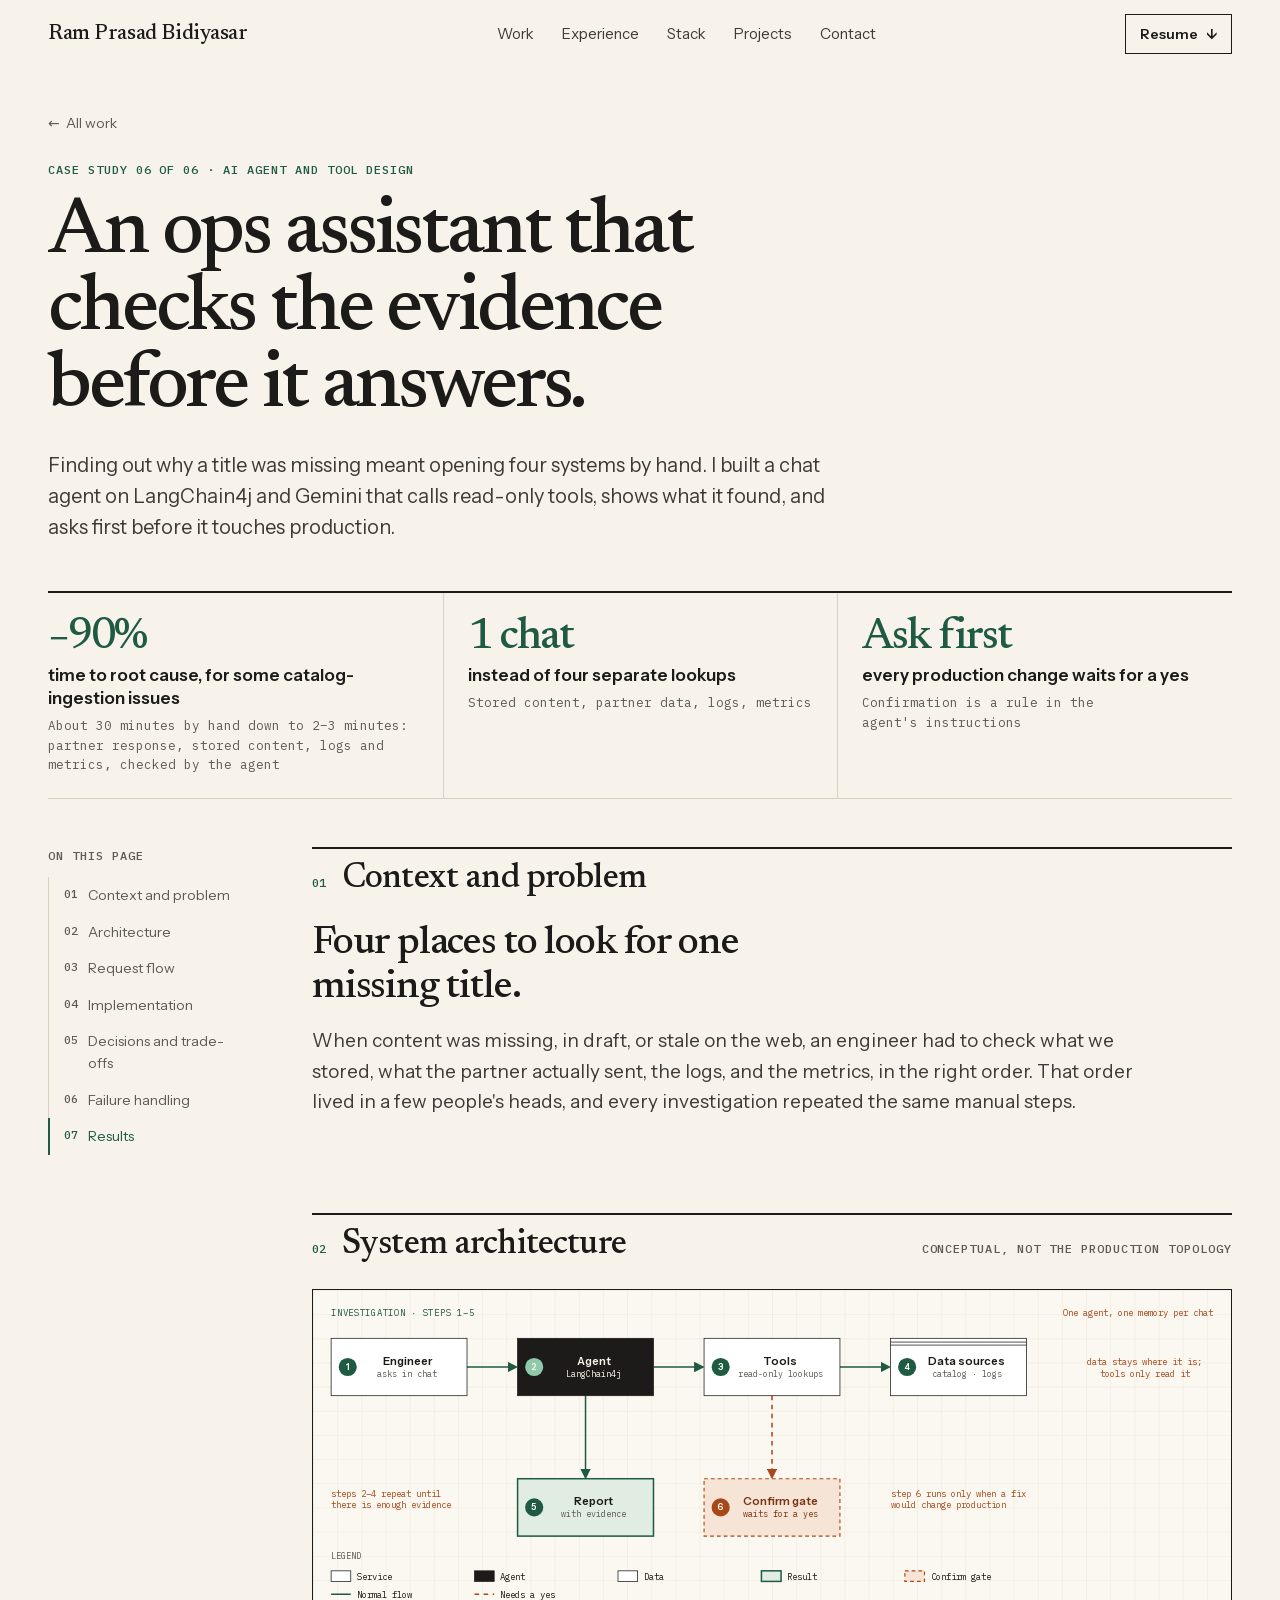
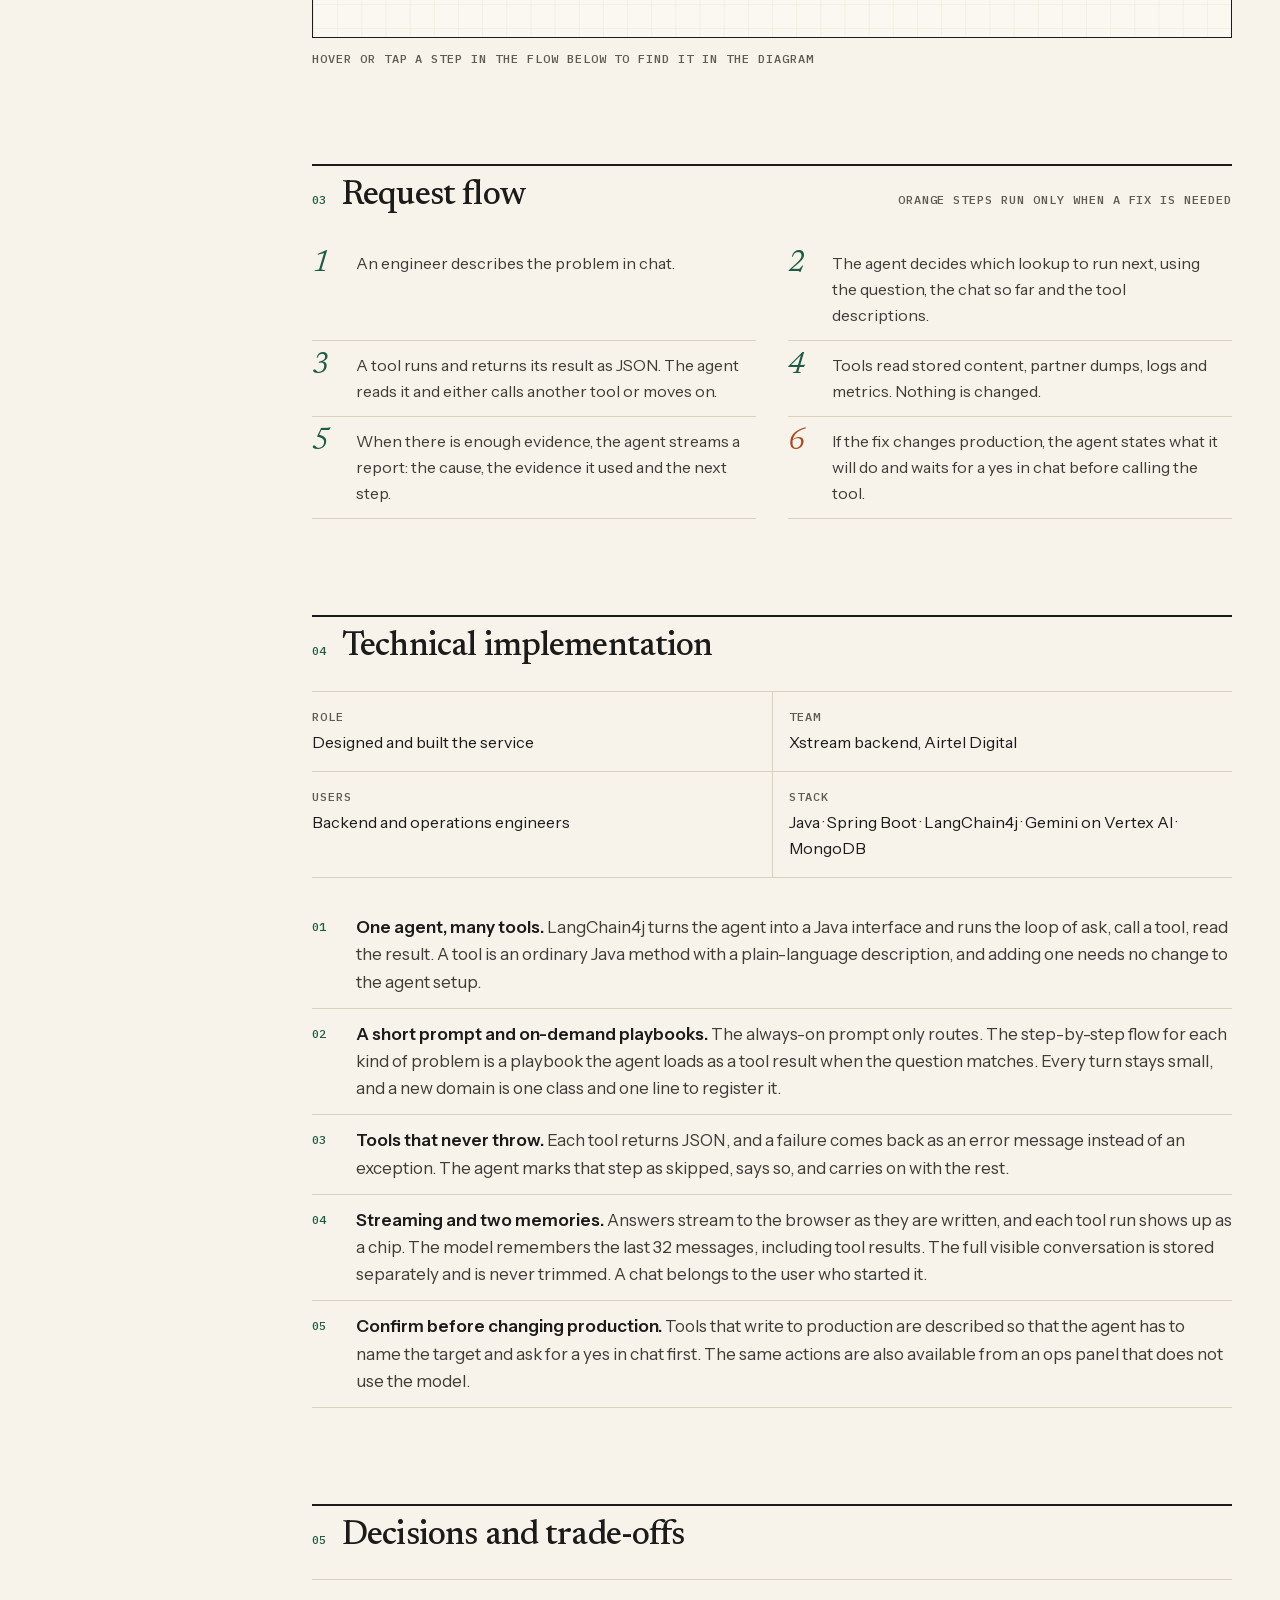
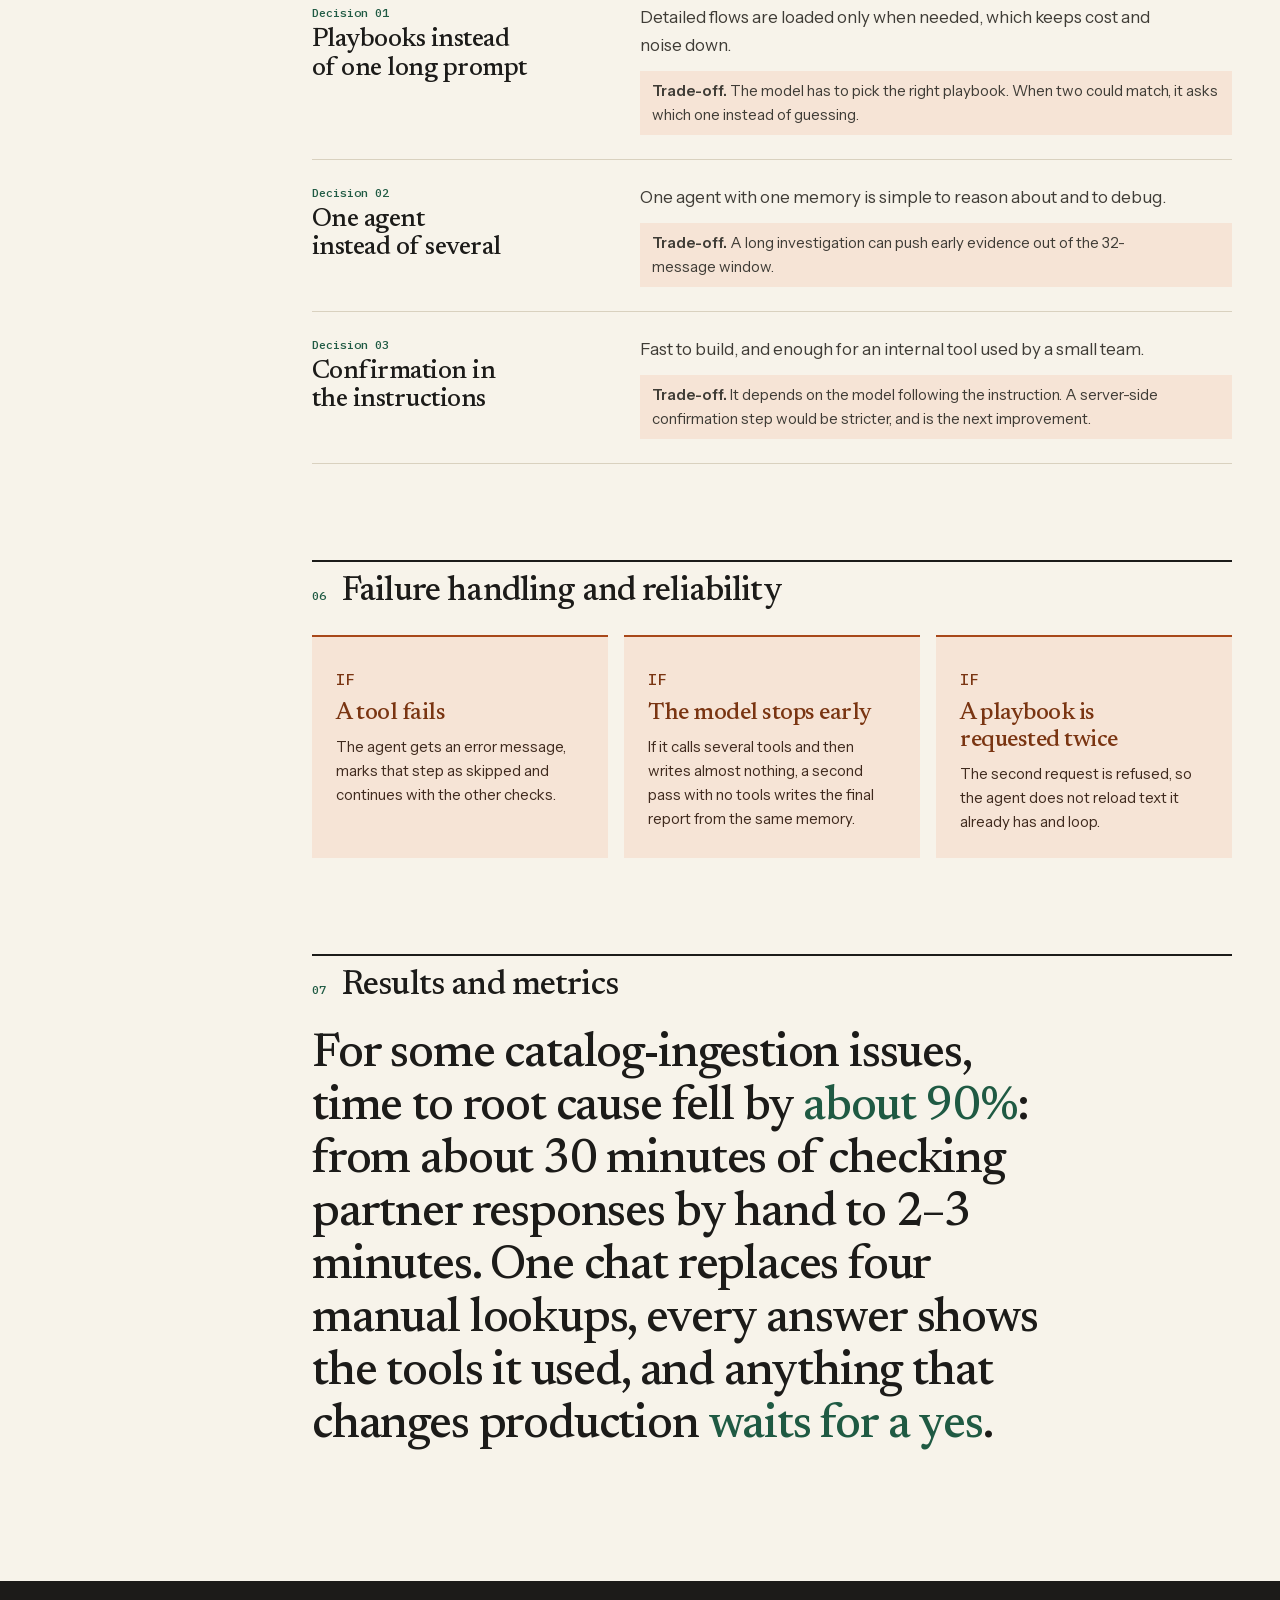
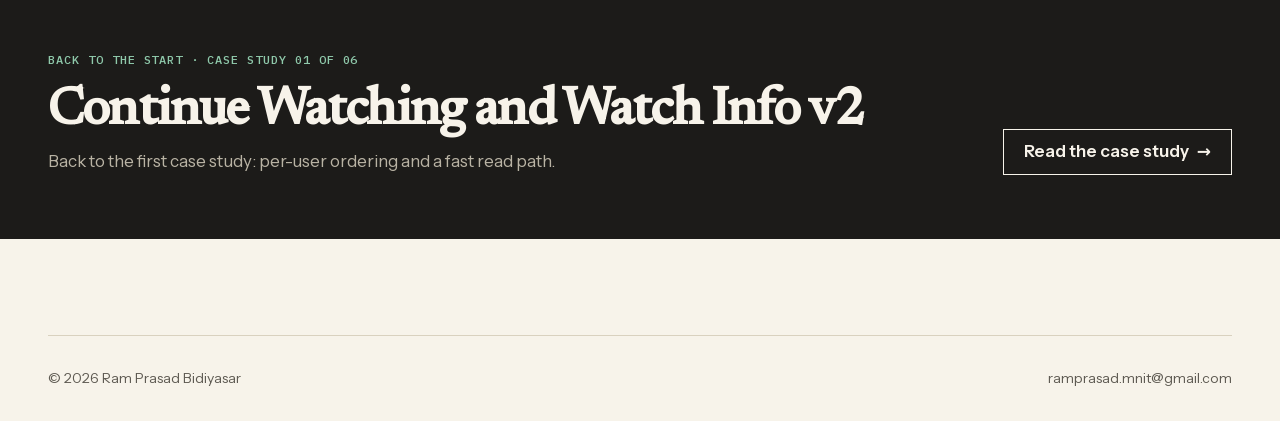
==== commit c7472f9a: "AI ops assistant: show -90% time to root cause for some catalog-ingestion issues Co-Authored-By: Cla" ====
--- a/case/ai-ops-assistant.html
+++ b/case/ai-ops-assistant.html
@@ -42,11 +42,11 @@
   <p class="label label--accent" style="margin-top: 16px">Case study 06 of 06 · AI agent and tool design</p>
   <h1 id="case-title">An ops assistant that checks the evidence before it answers.</h1>
   <p class="lede">Finding out why a title was missing meant opening four systems by hand. I built a chat agent on LangChain4j and Gemini that calls read-only tools, shows what it found, and asks first before it touches production.</p>
-  <div class="cs-results"><div><p class="metric-num">~30 → 2–3 min</p><p class="metric-label">to find the cause of some catalog-ingestion issues</p><p class="metric-scope">Partner response, stored content, logs and metrics, checked by the agent instead of by hand</p></div><div><p class="metric-num">1 chat</p><p class="metric-label">instead of four separate lookups</p><p class="metric-scope">Stored content, partner data, logs, metrics</p></div><div><p class="metric-num">Ask first</p><p class="metric-label">every production change waits for a yes</p><p class="metric-scope">Confirmation is a rule in the agent's instructions</p></div></div>
+  <div class="cs-results"><div><p class="metric-num">−90%</p><p class="metric-label">time to root cause, for some catalog-ingestion issues</p><p class="metric-scope">About 30 minutes by hand down to 2–3 minutes: partner response, stored content, logs and metrics, checked by the agent</p></div><div><p class="metric-num">1 chat</p><p class="metric-label">instead of four separate lookups</p><p class="metric-scope">Stored content, partner data, logs, metrics</p></div><div><p class="metric-num">Ask first</p><p class="metric-label">every production change waits for a yes</p><p class="metric-scope">Confirmation is a rule in the agent's instructions</p></div></div>
 </section>
 <div class="wrap cs-layout">
   <nav class="cs-toc" aria-label="On this page"><p class="label" style="margin-bottom: 12px">On this page</p><ol><li><a href="#context"><span>01</span>Context and problem</a></li><li><a href="#architecture"><span>02</span>Architecture</a></li><li><a href="#flow"><span>03</span>Request flow</a></li><li><a href="#implementation"><span>04</span>Implementation</a></li><li><a href="#tradeoffs"><span>05</span>Decisions and trade-offs</a></li><li><a href="#failure"><span>06</span>Failure handling</a></li><li><a href="#results"><span>07</span>Results</a></li></ol></nav>
-  <div class="cs-body"><section class="cs-sec" id="context" aria-labelledby="context-h"><header><span class="n">01</span><h2 id="context-h">Context and problem</h2></header><p class="problem-q">Four places to look for one missing title.</p><p class="problem-p">When content was missing, in draft, or stale on the web, an engineer had to check what we stored, what the partner actually sent, the logs, and the metrics, in the right order. That order lived in a few people's heads, and every investigation repeated the same manual steps.</p></section><section class="cs-sec" id="architecture" aria-labelledby="architecture-h"><header><span class="n">02</span><h2 id="architecture-h">System architecture</h2><span class="label">Conceptual, not the production topology</span></header><div class="fig-box wide-only reveal" data-flow><svg class="dg" viewBox="0 0 1216 460" role="img" aria-labelledby="aid-t aid-d"><title id="aid-t">AI ops assistant: agent, tools and a confirm gate</title><desc id="aid-d">An engineer's question goes to an agent, which repeatedly calls read-only tools that look up catalog data, partner dumps, logs and metrics. The agent writes a report with evidence. If a fix would change production, a confirm gate waits for a yes in chat.</desc><defs><pattern id="aid-g" width="32" height="32" patternUnits="userSpaceOnUse"><path class="grid-line" d="M32 0H0V32" fill="none"/></pattern><marker id="aid-mn" viewBox="0 0 10 10" refX="8" refY="5" markerWidth="7" markerHeight="7" orient="auto"><path d="M0 0L10 5L0 10z" fill="#1F5A43"/></marker><marker id="aid-mf" viewBox="0 0 10 10" refX="8" refY="5" markerWidth="7" markerHeight="7" orient="auto"><path d="M0 0L10 5L0 10z" fill="#A8481A"/></marker></defs><rect width="1216" height="460" fill="url(#aid-g)"/><text class="t-lane" x="24" y="34" text-anchor="start">Investigation · steps 1–5</text><text class="t-note" x="1192" y="34" text-anchor="end">One agent, one memory per chat</text><path class="arrow" d="M204 102.0 L269 102.0" marker-end="url(#aid-mn)"/><path class="arrow" d="M451 102.0 L516 102.0" marker-end="url(#aid-mn)"/><path class="arrow" d="M698 102.0 L763 102.0" marker-end="url(#aid-mn)"/><path class="arrow" d="M361.0 140 L361.0 248" marker-end="url(#aid-mn)"/><path class="arrow-fail" d="M608.0 140 L608.0 248" marker-end="url(#aid-mf)"/><g data-step="1"><rect class="nd-service" x="24" y="64" width="180" height="76"/><text class="t-name" x="125.0" y="99.0" text-anchor="middle" style="font-size:15px">Engineer</text><text class="t-sub" x="125.0" y="115.0" text-anchor="middle">asks in chat</text><circle class="bdg" cx="46" cy="102.0" r="12"/><text class="bdg-t" x="46" y="106.0">1</text></g><g data-step="2"><rect class="nd-queue" x="271" y="64" width="180" height="76"/><text class="t-name on-queue" x="372.0" y="99.0" text-anchor="middle" style="font-size:15px">Agent</text><text class="t-sub on-queue-sub" x="372.0" y="115.0" text-anchor="middle">LangChain4j</text><circle class="bdg-queue" cx="293" cy="102.0" r="12"/><text class="bdg-t bdg-queue-t" x="293" y="106.0">2</text></g><g data-step="3"><rect class="nd-service" x="518" y="64" width="180" height="76"/><text class="t-name" x="619.0" y="99.0" text-anchor="middle" style="font-size:15px">Tools</text><text class="t-sub" x="619.0" y="115.0" text-anchor="middle">read-only lookups</text><circle class="bdg" cx="540" cy="102.0" r="12"/><text class="bdg-t" x="540" y="106.0">3</text></g><g data-step="4"><rect class="nd-db" x="765" y="64" width="180" height="76"/><path class="nd-db-top" d="M765 69 H945 M765 73 H945"/><text class="t-name" x="866.0" y="99.0" text-anchor="middle" style="font-size:15px">Data sources</text><text class="t-sub" x="866.0" y="115.0" text-anchor="middle">catalog · logs</text><circle class="bdg" cx="787" cy="102.0" r="12"/><text class="bdg-t" x="787" y="106.0">4</text></g><g data-step="5"><rect class="nd-result" x="271" y="250" width="180" height="76"/><text class="t-name" x="372.0" y="285.0" text-anchor="middle" style="font-size:15px">Report</text><text class="t-sub" x="372.0" y="301.0" text-anchor="middle">with evidence</text><circle class="bdg" cx="293" cy="288.0" r="12"/><text class="bdg-t" x="293" y="292.0">5</text></g><g data-step="6"><rect class="nd-fail" x="518" y="250" width="180" height="76"/><text class="t-name on-fail" x="619.0" y="285.0" text-anchor="middle" style="font-size:15px">Confirm gate</text><text class="t-sub on-fail" x="619.0" y="301.0" text-anchor="middle">waits for a yes</text><circle class="bdg-fail" cx="540" cy="288.0" r="12"/><text class="bdg-t" x="540" y="292.0">6</text></g><text class="t-note" x="1102.0" y="100" text-anchor="middle">data stays where it is;</text><text class="t-note" x="1102.0" y="115" text-anchor="middle">tools only read it</text><text class="t-note" x="24" y="274" text-anchor="start">steps 2–4 repeat until</text><text class="t-note" x="24" y="289" text-anchor="start">there is enough evidence</text><text class="t-note" x="765" y="274" text-anchor="start">step 6 runs only when a fix</text><text class="t-note" x="765" y="289" text-anchor="start">would change production</text><text class="t-sub" x="24" y="356">LEGEND</text><rect class="nd-service" x="24" y="372" width="26" height="14"/><text class="t-sub" x="58" y="384" style="font-size:12px;fill:#1C1B19">Service</text><rect class="nd-queue" x="214" y="372" width="26" height="14"/><text class="t-sub" x="248" y="384" style="font-size:12px;fill:#1C1B19">Agent</text><rect class="nd-db" x="404" y="372" width="26" height="14"/><text class="t-sub" x="438" y="384" style="font-size:12px;fill:#1C1B19">Data</text><rect class="nd-result" x="594" y="372" width="26" height="14"/><text class="t-sub" x="628" y="384" style="font-size:12px;fill:#1C1B19">Result</text><rect class="nd-fail" x="784" y="372" width="26" height="14"/><text class="t-sub" x="818" y="384" style="font-size:12px;fill:#1C1B19">Confirm gate</text><path class="arrow" d="M24 403 H50"/><text class="t-sub" x="58" y="408" style="font-size:12px;fill:#1C1B19">Normal flow</text><path class="arrow-fail" d="M214 403 H240"/><text class="t-sub" x="248" y="408" style="font-size:12px;fill:#1C1B19">Needs a yes</text></svg></div><div class="fig-box only-tall" data-flow><svg class="dg" viewBox="-8 -8 358 526" role="img" aria-labelledby="aip-t aip-d"><title id="aip-t">AI ops assistant, vertical</title><desc id="aip-d">An engineer's question goes to an agent, which repeatedly calls read-only tools that look up catalog data, partner dumps, logs and metrics. The agent writes a report with evidence. If a fix would change production, a confirm gate waits for a yes in chat.</desc><defs><pattern id="aip-g" width="32" height="32" patternUnits="userSpaceOnUse"><path class="grid-line" d="M32 0H0V32" fill="none"/></pattern><marker id="aip-mn" viewBox="0 0 10 10" refX="8" refY="5" markerWidth="7" markerHeight="7" orient="auto"><path d="M0 0L10 5L0 10z" fill="#1F5A43"/></marker><marker id="aip-mf" viewBox="0 0 10 10" refX="8" refY="5" markerWidth="7" markerHeight="7" orient="auto"><path d="M0 0L10 5L0 10z" fill="#A8481A"/></marker></defs><rect x="-8" y="-8" width="358" height="526" fill="url(#aip-g)"/><path class="arrow" d="M95.0 66 L95.0 96" marker-end="url(#aip-mn)"/><path class="arrow" d="M95.0 154 L95.0 184" marker-end="url(#aip-mn)"/><path class="arrow" d="M95.0 242 L95.0 272" marker-end="url(#aip-mn)"/><g data-step="1"><rect class="nd-service" x="0" y="10" width="190" height="56"/><text class="t-name" x="106.0" y="35.0" text-anchor="middle" style="font-size:14px">Engineer</text><text class="t-sub" x="106.0" y="51.0" text-anchor="middle">asks in chat</text><circle class="bdg" cx="22" cy="38.0" r="12"/><text class="bdg-t" x="22" y="42.0">1</text></g><g data-step="2"><rect class="nd-queue" x="0" y="98" width="190" height="56"/><text class="t-name on-queue" x="106.0" y="123.0" text-anchor="middle" style="font-size:14px">Agent</text><text class="t-sub on-queue-sub" x="106.0" y="139.0" text-anchor="middle">LangChain4j</text><circle class="bdg-queue" cx="22" cy="126.0" r="12"/><text class="bdg-t bdg-queue-t" x="22" y="130.0">2</text></g><g data-step="3"><rect class="nd-service" x="0" y="186" width="190" height="56"/><text class="t-name" x="106.0" y="211.0" text-anchor="middle" style="font-size:14px">Tools</text><text class="t-sub" x="106.0" y="227.0" text-anchor="middle">read-only lookups</text><circle class="bdg" cx="22" cy="214.0" r="12"/><text class="bdg-t" x="22" y="218.0">3</text></g><g data-step="4"><rect class="nd-db" x="0" y="274" width="190" height="56"/><path class="nd-db-top" d="M0 279 H190 M0 283 H190"/><text class="t-name" x="106.0" y="299.0" text-anchor="middle" style="font-size:14px">Data sources</text><text class="t-sub" x="106.0" y="315.0" text-anchor="middle">catalog · logs</text><circle class="bdg" cx="22" cy="302.0" r="12"/><text class="bdg-t" x="22" y="306.0">4</text></g><path class="arrow" d="M190 126.0 L222 126.0" marker-end="url(#aip-mn)"/><g data-step="5"><rect class="nd-result" x="224" y="98" width="118" height="56"/><text class="t-name" x="288.0" y="123.0" text-anchor="middle" style="font-size:13px">Report</text><text class="t-sub" x="288.0" y="139.0" text-anchor="middle">evidence</text><circle class="bdg" cx="246" cy="126.0" r="12"/><text class="bdg-t" x="246" y="130.0">5</text></g><path class="arrow-fail" d="M190 214.0 L222 214.0" marker-end="url(#aip-mf)"/><g data-step="6"><rect class="nd-fail" x="224" y="186" width="118" height="56"/><text class="t-name on-fail" x="288.0" y="211.0" text-anchor="middle" style="font-size:13px">Confirm</text><text class="t-sub on-fail" x="288.0" y="227.0" text-anchor="middle">yes first</text><circle class="bdg-fail" cx="246" cy="214.0" r="12"/><text class="bdg-t" x="246" y="218.0">6</text></g><text class="t-note" x="224" y="262" text-anchor="start">only if a fix</text><text class="t-note" x="224" y="276" text-anchor="start">changes data</text><text class="t-note" x="0" y="358" text-anchor="start">Steps 2–4 repeat until there</text><text class="t-note" x="0" y="373" text-anchor="start">is enough evidence</text><text class="t-sub" x="0" y="410">LEGEND</text><rect class="nd-service" x="0" y="426" width="26" height="14"/><text class="t-sub" x="34" y="438" style="font-size:12px;fill:#1C1B19">Service</text><rect class="nd-queue" x="170" y="426" width="26" height="14"/><text class="t-sub" x="204" y="438" style="font-size:12px;fill:#1C1B19">Agent</text><rect class="nd-db" x="0" y="450" width="26" height="14"/><text class="t-sub" x="34" y="462" style="font-size:12px;fill:#1C1B19">Data</text><rect class="nd-result" x="170" y="450" width="26" height="14"/><text class="t-sub" x="204" y="462" style="font-size:12px;fill:#1C1B19">Result</text><rect class="nd-fail" x="0" y="474" width="26" height="14"/><text class="t-sub" x="34" y="486" style="font-size:12px;fill:#1C1B19">Confirm gate</text><path class="arrow" d="M0 505 H26"/><text class="t-sub" x="34" y="510" style="font-size:12px;fill:#1C1B19">Normal flow</text><path class="arrow-fail" d="M170 505 H196"/><text class="t-sub" x="204" y="510" style="font-size:12px;fill:#1C1B19">Needs a yes</text></svg></div><p class="fig-cap label">Hover or tap a step in the flow below to find it in the diagram</p></section><section class="cs-sec" id="flow" aria-labelledby="flow-h"><header><span class="n">03</span><h2 id="flow-h">Request flow</h2><span class="label">Orange steps run only when a fix is needed</span></header><ol class="walk"><li data-step="1">An engineer describes the problem in chat.</li><li data-step="2">The agent decides which lookup to run next, using the question, the chat so far and the tool descriptions.</li><li data-step="3">A tool runs and returns its result as JSON. The agent reads it and either calls another tool or moves on.</li><li data-step="4">Tools read stored content, partner dumps, logs and metrics. Nothing is changed.</li><li data-step="5">When there is enough evidence, the agent streams a report: the cause, the evidence it used and the next step.</li><li data-step="6" class="fail">If the fix changes production, the agent states what it will do and waits for a yes in chat before calling the tool.</li></ol></section><section class="cs-sec" id="implementation" aria-labelledby="implementation-h"><header><span class="n">04</span><h2 id="implementation-h">Technical implementation</h2></header><div class="spec"><div><span class="label">Role</span><span>Designed and built the service</span></div><div><span class="label">Team</span><span>Xstream backend, Airtel Digital</span></div><div><span class="label">Users</span><span>Backend and operations engineers</span></div><div><span class="label">Stack</span><span>Java · Spring Boot · LangChain4j · Gemini on Vertex AI · MongoDB</span></div></div><ul class="impl"><li><span class="d-n">01</span><span><b>One agent, many tools.</b> LangChain4j turns the agent into a Java interface and runs the loop of ask, call a tool, read the result. A tool is an ordinary Java method with a plain-language description, and adding one needs no change to the agent setup.</span></li><li><span class="d-n">02</span><span><b>A short prompt and on-demand playbooks.</b> The always-on prompt only routes. The step-by-step flow for each kind of problem is a playbook the agent loads as a tool result when the question matches. Every turn stays small, and a new domain is one class and one line to register it.</span></li><li><span class="d-n">03</span><span><b>Tools that never throw.</b> Each tool returns JSON, and a failure comes back as an error message instead of an exception. The agent marks that step as skipped, says so, and carries on with the rest.</span></li><li><span class="d-n">04</span><span><b>Streaming and two memories.</b> Answers stream to the browser as they are written, and each tool run shows up as a chip. The model remembers the last 32 messages, including tool results. The full visible conversation is stored separately and is never trimmed. A chat belongs to the user who started it.</span></li><li><span class="d-n">05</span><span><b>Confirm before changing production.</b> Tools that write to production are described so that the agent has to name the target and ask for a yes in chat first. The same actions are also available from an ops panel that does not use the model.</span></li></ul></section><section class="cs-sec" id="tradeoffs" aria-labelledby="tradeoffs-h"><header><span class="n">05</span><h2 id="tradeoffs-h">Decisions and trade-offs</h2></header><div class="decision"><div><p class="d-n">Decision 01</p><h3>Playbooks instead of one long prompt</h3></div><div class="d-b"><p>Detailed flows are loaded only when needed, which keeps cost and noise down.</p><p class="tradeoff"><b>Trade-off.</b> The model has to pick the right playbook. When two could match, it asks which one instead of guessing.</p></div></div><div class="decision"><div><p class="d-n">Decision 02</p><h3>One agent instead of several</h3></div><div class="d-b"><p>One agent with one memory is simple to reason about and to debug.</p><p class="tradeoff"><b>Trade-off.</b> A long investigation can push early evidence out of the 32-message window.</p></div></div><div class="decision"><div><p class="d-n">Decision 03</p><h3>Confirmation in the instructions</h3></div><div class="d-b"><p>Fast to build, and enough for an internal tool used by a small team.</p><p class="tradeoff"><b>Trade-off.</b> It depends on the model following the instruction. A server-side confirmation step would be stricter, and is the next improvement.</p></div></div></section><section class="cs-sec" id="failure" aria-labelledby="failure-h"><header><span class="n">06</span><h2 id="failure-h">Failure handling and reliability</h2></header><div class="fail-grid"><div><p class="label">If</p><h3>A tool fails</h3><p>The agent gets an error message, marks that step as skipped and continues with the other checks.</p></div><div><p class="label">If</p><h3>The model stops early</h3><p>If it calls several tools and then writes almost nothing, a second pass with no tools writes the final report from the same memory.</p></div><div><p class="label">If</p><h3>A playbook is requested twice</h3><p>The second request is refused, so the agent does not reload text it already has and loop.</p></div></div></section><section class="cs-sec" id="results" aria-labelledby="results-h"><header><span class="n">07</span><h2 id="results-h">Results and metrics</h2></header><p class="statement">For some catalog-ingestion issues, finding the cause went from <b>about 30 minutes</b> of checking partner responses by hand to <b>2–3 minutes</b>. One chat replaces four manual lookups, every answer shows the tools it used, and anything that changes production <b>waits for a yes</b>.</p></section></div>
+  <div class="cs-body"><section class="cs-sec" id="context" aria-labelledby="context-h"><header><span class="n">01</span><h2 id="context-h">Context and problem</h2></header><p class="problem-q">Four places to look for one missing title.</p><p class="problem-p">When content was missing, in draft, or stale on the web, an engineer had to check what we stored, what the partner actually sent, the logs, and the metrics, in the right order. That order lived in a few people's heads, and every investigation repeated the same manual steps.</p></section><section class="cs-sec" id="architecture" aria-labelledby="architecture-h"><header><span class="n">02</span><h2 id="architecture-h">System architecture</h2><span class="label">Conceptual, not the production topology</span></header><div class="fig-box wide-only reveal" data-flow><svg class="dg" viewBox="0 0 1216 460" role="img" aria-labelledby="aid-t aid-d"><title id="aid-t">AI ops assistant: agent, tools and a confirm gate</title><desc id="aid-d">An engineer's question goes to an agent, which repeatedly calls read-only tools that look up catalog data, partner dumps, logs and metrics. The agent writes a report with evidence. If a fix would change production, a confirm gate waits for a yes in chat.</desc><defs><pattern id="aid-g" width="32" height="32" patternUnits="userSpaceOnUse"><path class="grid-line" d="M32 0H0V32" fill="none"/></pattern><marker id="aid-mn" viewBox="0 0 10 10" refX="8" refY="5" markerWidth="7" markerHeight="7" orient="auto"><path d="M0 0L10 5L0 10z" fill="#1F5A43"/></marker><marker id="aid-mf" viewBox="0 0 10 10" refX="8" refY="5" markerWidth="7" markerHeight="7" orient="auto"><path d="M0 0L10 5L0 10z" fill="#A8481A"/></marker></defs><rect width="1216" height="460" fill="url(#aid-g)"/><text class="t-lane" x="24" y="34" text-anchor="start">Investigation · steps 1–5</text><text class="t-note" x="1192" y="34" text-anchor="end">One agent, one memory per chat</text><path class="arrow" d="M204 102.0 L269 102.0" marker-end="url(#aid-mn)"/><path class="arrow" d="M451 102.0 L516 102.0" marker-end="url(#aid-mn)"/><path class="arrow" d="M698 102.0 L763 102.0" marker-end="url(#aid-mn)"/><path class="arrow" d="M361.0 140 L361.0 248" marker-end="url(#aid-mn)"/><path class="arrow-fail" d="M608.0 140 L608.0 248" marker-end="url(#aid-mf)"/><g data-step="1"><rect class="nd-service" x="24" y="64" width="180" height="76"/><text class="t-name" x="125.0" y="99.0" text-anchor="middle" style="font-size:15px">Engineer</text><text class="t-sub" x="125.0" y="115.0" text-anchor="middle">asks in chat</text><circle class="bdg" cx="46" cy="102.0" r="12"/><text class="bdg-t" x="46" y="106.0">1</text></g><g data-step="2"><rect class="nd-queue" x="271" y="64" width="180" height="76"/><text class="t-name on-queue" x="372.0" y="99.0" text-anchor="middle" style="font-size:15px">Agent</text><text class="t-sub on-queue-sub" x="372.0" y="115.0" text-anchor="middle">LangChain4j</text><circle class="bdg-queue" cx="293" cy="102.0" r="12"/><text class="bdg-t bdg-queue-t" x="293" y="106.0">2</text></g><g data-step="3"><rect class="nd-service" x="518" y="64" width="180" height="76"/><text class="t-name" x="619.0" y="99.0" text-anchor="middle" style="font-size:15px">Tools</text><text class="t-sub" x="619.0" y="115.0" text-anchor="middle">read-only lookups</text><circle class="bdg" cx="540" cy="102.0" r="12"/><text class="bdg-t" x="540" y="106.0">3</text></g><g data-step="4"><rect class="nd-db" x="765" y="64" width="180" height="76"/><path class="nd-db-top" d="M765 69 H945 M765 73 H945"/><text class="t-name" x="866.0" y="99.0" text-anchor="middle" style="font-size:15px">Data sources</text><text class="t-sub" x="866.0" y="115.0" text-anchor="middle">catalog · logs</text><circle class="bdg" cx="787" cy="102.0" r="12"/><text class="bdg-t" x="787" y="106.0">4</text></g><g data-step="5"><rect class="nd-result" x="271" y="250" width="180" height="76"/><text class="t-name" x="372.0" y="285.0" text-anchor="middle" style="font-size:15px">Report</text><text class="t-sub" x="372.0" y="301.0" text-anchor="middle">with evidence</text><circle class="bdg" cx="293" cy="288.0" r="12"/><text class="bdg-t" x="293" y="292.0">5</text></g><g data-step="6"><rect class="nd-fail" x="518" y="250" width="180" height="76"/><text class="t-name on-fail" x="619.0" y="285.0" text-anchor="middle" style="font-size:15px">Confirm gate</text><text class="t-sub on-fail" x="619.0" y="301.0" text-anchor="middle">waits for a yes</text><circle class="bdg-fail" cx="540" cy="288.0" r="12"/><text class="bdg-t" x="540" y="292.0">6</text></g><text class="t-note" x="1102.0" y="100" text-anchor="middle">data stays where it is;</text><text class="t-note" x="1102.0" y="115" text-anchor="middle">tools only read it</text><text class="t-note" x="24" y="274" text-anchor="start">steps 2–4 repeat until</text><text class="t-note" x="24" y="289" text-anchor="start">there is enough evidence</text><text class="t-note" x="765" y="274" text-anchor="start">step 6 runs only when a fix</text><text class="t-note" x="765" y="289" text-anchor="start">would change production</text><text class="t-sub" x="24" y="356">LEGEND</text><rect class="nd-service" x="24" y="372" width="26" height="14"/><text class="t-sub" x="58" y="384" style="font-size:12px;fill:#1C1B19">Service</text><rect class="nd-queue" x="214" y="372" width="26" height="14"/><text class="t-sub" x="248" y="384" style="font-size:12px;fill:#1C1B19">Agent</text><rect class="nd-db" x="404" y="372" width="26" height="14"/><text class="t-sub" x="438" y="384" style="font-size:12px;fill:#1C1B19">Data</text><rect class="nd-result" x="594" y="372" width="26" height="14"/><text class="t-sub" x="628" y="384" style="font-size:12px;fill:#1C1B19">Result</text><rect class="nd-fail" x="784" y="372" width="26" height="14"/><text class="t-sub" x="818" y="384" style="font-size:12px;fill:#1C1B19">Confirm gate</text><path class="arrow" d="M24 403 H50"/><text class="t-sub" x="58" y="408" style="font-size:12px;fill:#1C1B19">Normal flow</text><path class="arrow-fail" d="M214 403 H240"/><text class="t-sub" x="248" y="408" style="font-size:12px;fill:#1C1B19">Needs a yes</text></svg></div><div class="fig-box only-tall" data-flow><svg class="dg" viewBox="-8 -8 358 526" role="img" aria-labelledby="aip-t aip-d"><title id="aip-t">AI ops assistant, vertical</title><desc id="aip-d">An engineer's question goes to an agent, which repeatedly calls read-only tools that look up catalog data, partner dumps, logs and metrics. The agent writes a report with evidence. If a fix would change production, a confirm gate waits for a yes in chat.</desc><defs><pattern id="aip-g" width="32" height="32" patternUnits="userSpaceOnUse"><path class="grid-line" d="M32 0H0V32" fill="none"/></pattern><marker id="aip-mn" viewBox="0 0 10 10" refX="8" refY="5" markerWidth="7" markerHeight="7" orient="auto"><path d="M0 0L10 5L0 10z" fill="#1F5A43"/></marker><marker id="aip-mf" viewBox="0 0 10 10" refX="8" refY="5" markerWidth="7" markerHeight="7" orient="auto"><path d="M0 0L10 5L0 10z" fill="#A8481A"/></marker></defs><rect x="-8" y="-8" width="358" height="526" fill="url(#aip-g)"/><path class="arrow" d="M95.0 66 L95.0 96" marker-end="url(#aip-mn)"/><path class="arrow" d="M95.0 154 L95.0 184" marker-end="url(#aip-mn)"/><path class="arrow" d="M95.0 242 L95.0 272" marker-end="url(#aip-mn)"/><g data-step="1"><rect class="nd-service" x="0" y="10" width="190" height="56"/><text class="t-name" x="106.0" y="35.0" text-anchor="middle" style="font-size:14px">Engineer</text><text class="t-sub" x="106.0" y="51.0" text-anchor="middle">asks in chat</text><circle class="bdg" cx="22" cy="38.0" r="12"/><text class="bdg-t" x="22" y="42.0">1</text></g><g data-step="2"><rect class="nd-queue" x="0" y="98" width="190" height="56"/><text class="t-name on-queue" x="106.0" y="123.0" text-anchor="middle" style="font-size:14px">Agent</text><text class="t-sub on-queue-sub" x="106.0" y="139.0" text-anchor="middle">LangChain4j</text><circle class="bdg-queue" cx="22" cy="126.0" r="12"/><text class="bdg-t bdg-queue-t" x="22" y="130.0">2</text></g><g data-step="3"><rect class="nd-service" x="0" y="186" width="190" height="56"/><text class="t-name" x="106.0" y="211.0" text-anchor="middle" style="font-size:14px">Tools</text><text class="t-sub" x="106.0" y="227.0" text-anchor="middle">read-only lookups</text><circle class="bdg" cx="22" cy="214.0" r="12"/><text class="bdg-t" x="22" y="218.0">3</text></g><g data-step="4"><rect class="nd-db" x="0" y="274" width="190" height="56"/><path class="nd-db-top" d="M0 279 H190 M0 283 H190"/><text class="t-name" x="106.0" y="299.0" text-anchor="middle" style="font-size:14px">Data sources</text><text class="t-sub" x="106.0" y="315.0" text-anchor="middle">catalog · logs</text><circle class="bdg" cx="22" cy="302.0" r="12"/><text class="bdg-t" x="22" y="306.0">4</text></g><path class="arrow" d="M190 126.0 L222 126.0" marker-end="url(#aip-mn)"/><g data-step="5"><rect class="nd-result" x="224" y="98" width="118" height="56"/><text class="t-name" x="288.0" y="123.0" text-anchor="middle" style="font-size:13px">Report</text><text class="t-sub" x="288.0" y="139.0" text-anchor="middle">evidence</text><circle class="bdg" cx="246" cy="126.0" r="12"/><text class="bdg-t" x="246" y="130.0">5</text></g><path class="arrow-fail" d="M190 214.0 L222 214.0" marker-end="url(#aip-mf)"/><g data-step="6"><rect class="nd-fail" x="224" y="186" width="118" height="56"/><text class="t-name on-fail" x="288.0" y="211.0" text-anchor="middle" style="font-size:13px">Confirm</text><text class="t-sub on-fail" x="288.0" y="227.0" text-anchor="middle">yes first</text><circle class="bdg-fail" cx="246" cy="214.0" r="12"/><text class="bdg-t" x="246" y="218.0">6</text></g><text class="t-note" x="224" y="262" text-anchor="start">only if a fix</text><text class="t-note" x="224" y="276" text-anchor="start">changes data</text><text class="t-note" x="0" y="358" text-anchor="start">Steps 2–4 repeat until there</text><text class="t-note" x="0" y="373" text-anchor="start">is enough evidence</text><text class="t-sub" x="0" y="410">LEGEND</text><rect class="nd-service" x="0" y="426" width="26" height="14"/><text class="t-sub" x="34" y="438" style="font-size:12px;fill:#1C1B19">Service</text><rect class="nd-queue" x="170" y="426" width="26" height="14"/><text class="t-sub" x="204" y="438" style="font-size:12px;fill:#1C1B19">Agent</text><rect class="nd-db" x="0" y="450" width="26" height="14"/><text class="t-sub" x="34" y="462" style="font-size:12px;fill:#1C1B19">Data</text><rect class="nd-result" x="170" y="450" width="26" height="14"/><text class="t-sub" x="204" y="462" style="font-size:12px;fill:#1C1B19">Result</text><rect class="nd-fail" x="0" y="474" width="26" height="14"/><text class="t-sub" x="34" y="486" style="font-size:12px;fill:#1C1B19">Confirm gate</text><path class="arrow" d="M0 505 H26"/><text class="t-sub" x="34" y="510" style="font-size:12px;fill:#1C1B19">Normal flow</text><path class="arrow-fail" d="M170 505 H196"/><text class="t-sub" x="204" y="510" style="font-size:12px;fill:#1C1B19">Needs a yes</text></svg></div><p class="fig-cap label">Hover or tap a step in the flow below to find it in the diagram</p></section><section class="cs-sec" id="flow" aria-labelledby="flow-h"><header><span class="n">03</span><h2 id="flow-h">Request flow</h2><span class="label">Orange steps run only when a fix is needed</span></header><ol class="walk"><li data-step="1">An engineer describes the problem in chat.</li><li data-step="2">The agent decides which lookup to run next, using the question, the chat so far and the tool descriptions.</li><li data-step="3">A tool runs and returns its result as JSON. The agent reads it and either calls another tool or moves on.</li><li data-step="4">Tools read stored content, partner dumps, logs and metrics. Nothing is changed.</li><li data-step="5">When there is enough evidence, the agent streams a report: the cause, the evidence it used and the next step.</li><li data-step="6" class="fail">If the fix changes production, the agent states what it will do and waits for a yes in chat before calling the tool.</li></ol></section><section class="cs-sec" id="implementation" aria-labelledby="implementation-h"><header><span class="n">04</span><h2 id="implementation-h">Technical implementation</h2></header><div class="spec"><div><span class="label">Role</span><span>Designed and built the service</span></div><div><span class="label">Team</span><span>Xstream backend, Airtel Digital</span></div><div><span class="label">Users</span><span>Backend and operations engineers</span></div><div><span class="label">Stack</span><span>Java · Spring Boot · LangChain4j · Gemini on Vertex AI · MongoDB</span></div></div><ul class="impl"><li><span class="d-n">01</span><span><b>One agent, many tools.</b> LangChain4j turns the agent into a Java interface and runs the loop of ask, call a tool, read the result. A tool is an ordinary Java method with a plain-language description, and adding one needs no change to the agent setup.</span></li><li><span class="d-n">02</span><span><b>A short prompt and on-demand playbooks.</b> The always-on prompt only routes. The step-by-step flow for each kind of problem is a playbook the agent loads as a tool result when the question matches. Every turn stays small, and a new domain is one class and one line to register it.</span></li><li><span class="d-n">03</span><span><b>Tools that never throw.</b> Each tool returns JSON, and a failure comes back as an error message instead of an exception. The agent marks that step as skipped, says so, and carries on with the rest.</span></li><li><span class="d-n">04</span><span><b>Streaming and two memories.</b> Answers stream to the browser as they are written, and each tool run shows up as a chip. The model remembers the last 32 messages, including tool results. The full visible conversation is stored separately and is never trimmed. A chat belongs to the user who started it.</span></li><li><span class="d-n">05</span><span><b>Confirm before changing production.</b> Tools that write to production are described so that the agent has to name the target and ask for a yes in chat first. The same actions are also available from an ops panel that does not use the model.</span></li></ul></section><section class="cs-sec" id="tradeoffs" aria-labelledby="tradeoffs-h"><header><span class="n">05</span><h2 id="tradeoffs-h">Decisions and trade-offs</h2></header><div class="decision"><div><p class="d-n">Decision 01</p><h3>Playbooks instead of one long prompt</h3></div><div class="d-b"><p>Detailed flows are loaded only when needed, which keeps cost and noise down.</p><p class="tradeoff"><b>Trade-off.</b> The model has to pick the right playbook. When two could match, it asks which one instead of guessing.</p></div></div><div class="decision"><div><p class="d-n">Decision 02</p><h3>One agent instead of several</h3></div><div class="d-b"><p>One agent with one memory is simple to reason about and to debug.</p><p class="tradeoff"><b>Trade-off.</b> A long investigation can push early evidence out of the 32-message window.</p></div></div><div class="decision"><div><p class="d-n">Decision 03</p><h3>Confirmation in the instructions</h3></div><div class="d-b"><p>Fast to build, and enough for an internal tool used by a small team.</p><p class="tradeoff"><b>Trade-off.</b> It depends on the model following the instruction. A server-side confirmation step would be stricter, and is the next improvement.</p></div></div></section><section class="cs-sec" id="failure" aria-labelledby="failure-h"><header><span class="n">06</span><h2 id="failure-h">Failure handling and reliability</h2></header><div class="fail-grid"><div><p class="label">If</p><h3>A tool fails</h3><p>The agent gets an error message, marks that step as skipped and continues with the other checks.</p></div><div><p class="label">If</p><h3>The model stops early</h3><p>If it calls several tools and then writes almost nothing, a second pass with no tools writes the final report from the same memory.</p></div><div><p class="label">If</p><h3>A playbook is requested twice</h3><p>The second request is refused, so the agent does not reload text it already has and loop.</p></div></div></section><section class="cs-sec" id="results" aria-labelledby="results-h"><header><span class="n">07</span><h2 id="results-h">Results and metrics</h2></header><p class="statement">For some catalog-ingestion issues, time to root cause fell by <b>about 90%</b>: from about 30 minutes of checking partner responses by hand to 2–3 minutes. One chat replaces four manual lookups, every answer shows the tools it used, and anything that changes production <b>waits for a yes</b>.</p></section></div>
 </div>
 <section class="next-case" aria-label="Next case study">
   <a class="wrap" href="continue-watching.html"><span><span class="label">Back to the start · Case study 01 of 06</span><span class="t">Continue Watching and Watch Info v2</span><span class="d">Back to the first case study: per-user ordering and a fast read path.</span></span><span class="go">Read the case study <span class="arr" aria-hidden="true">→</span></span></a>
